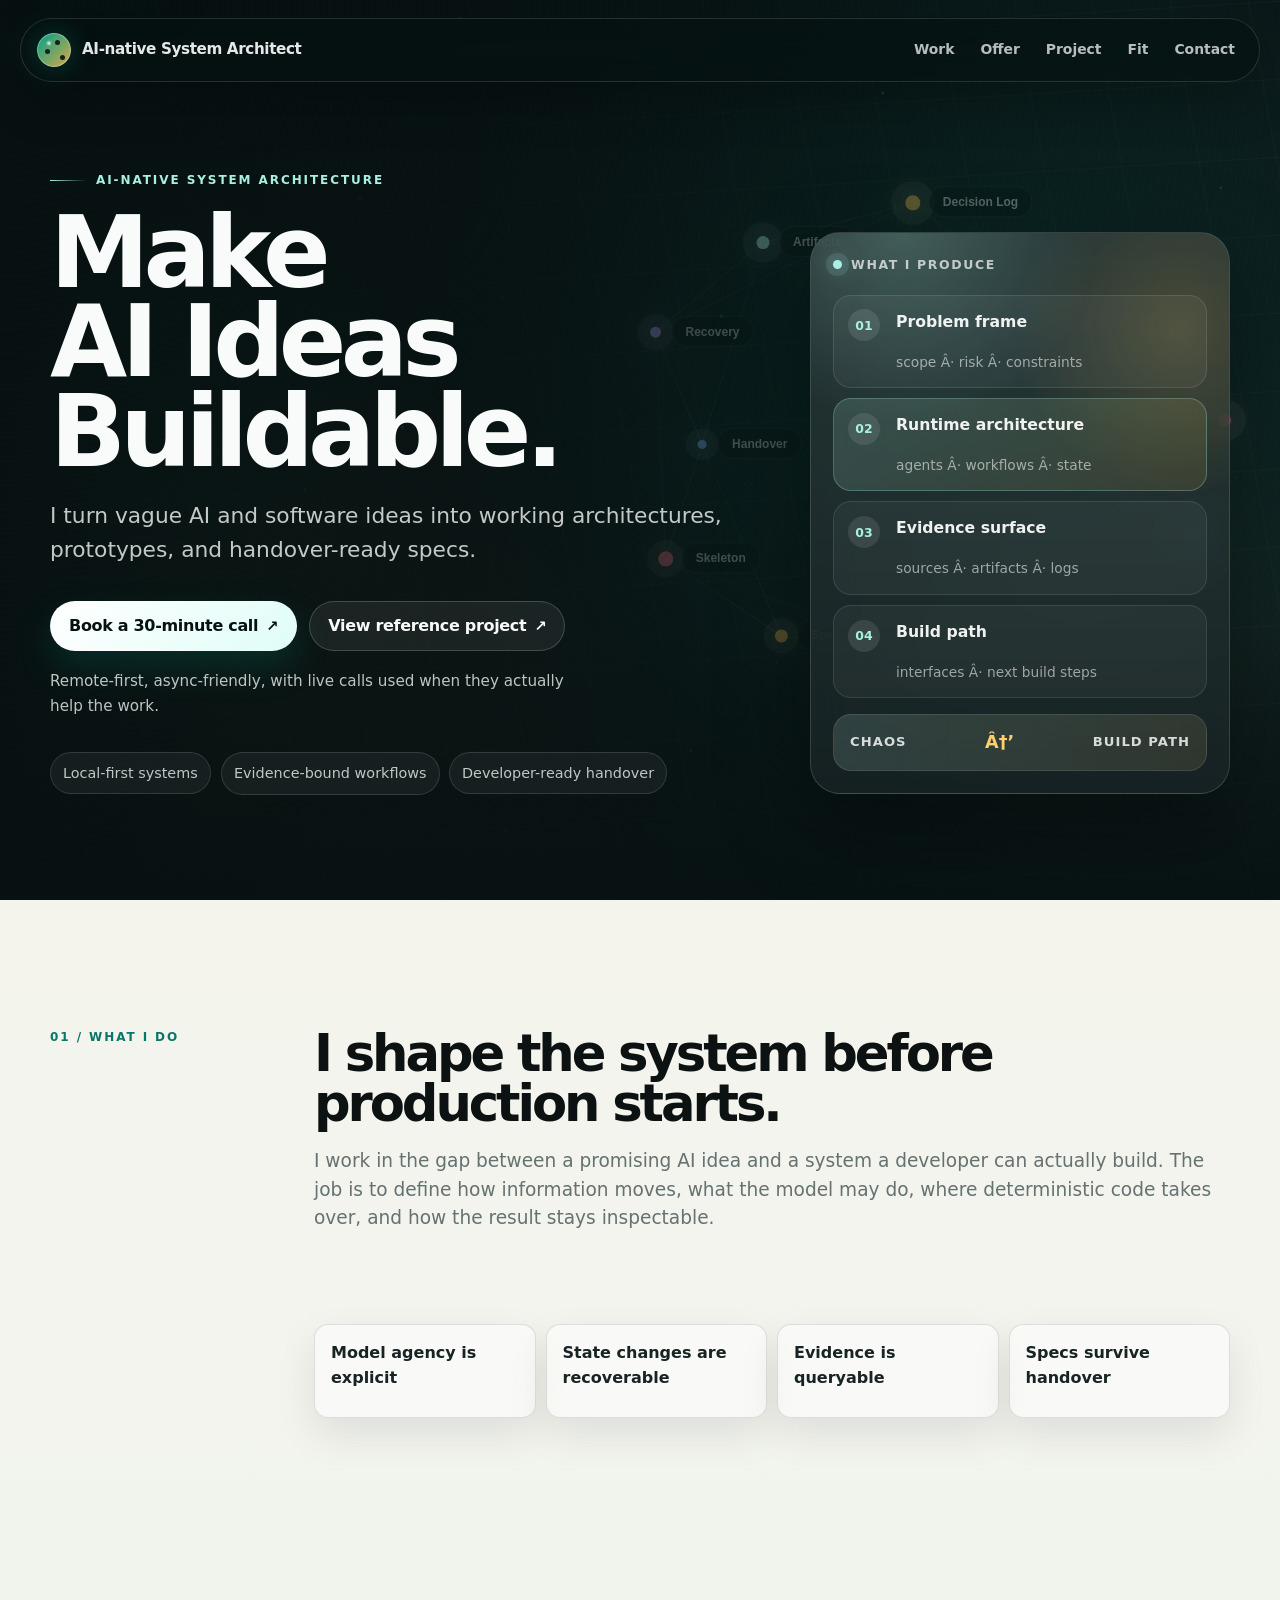
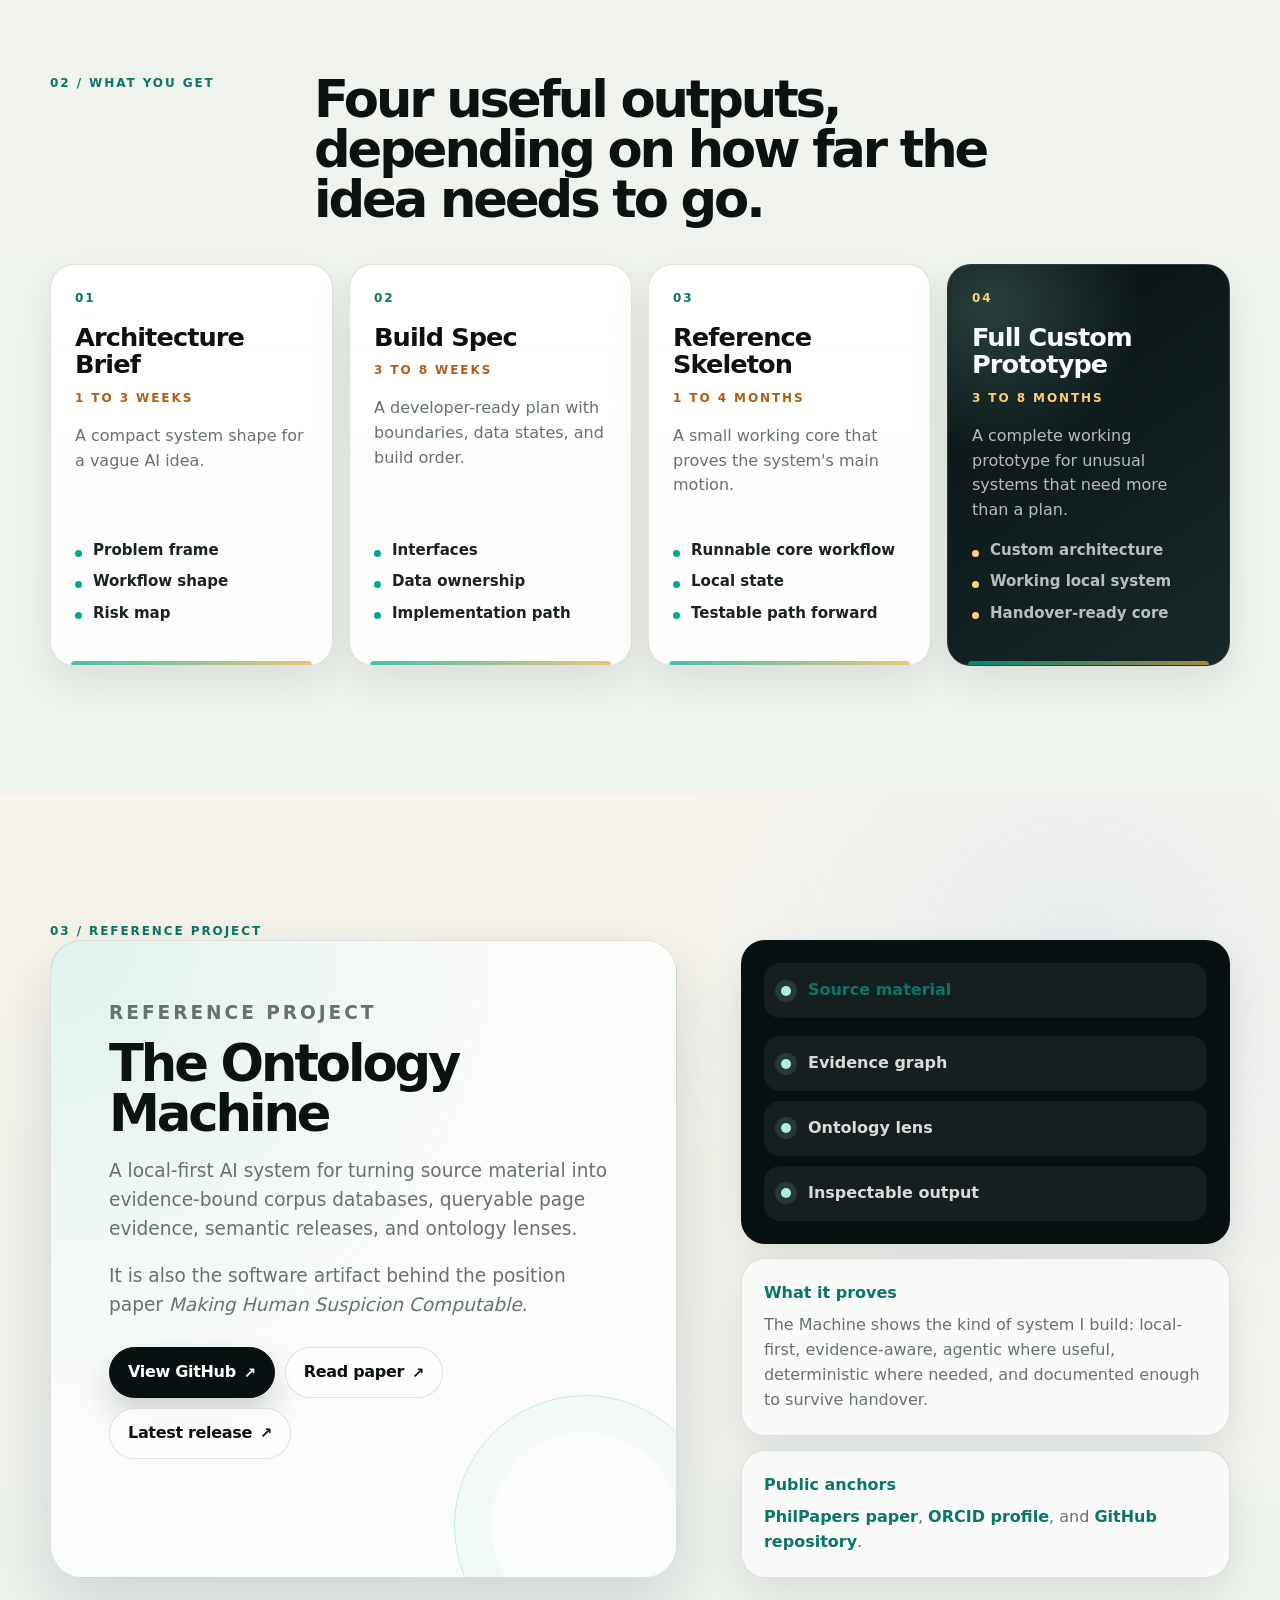
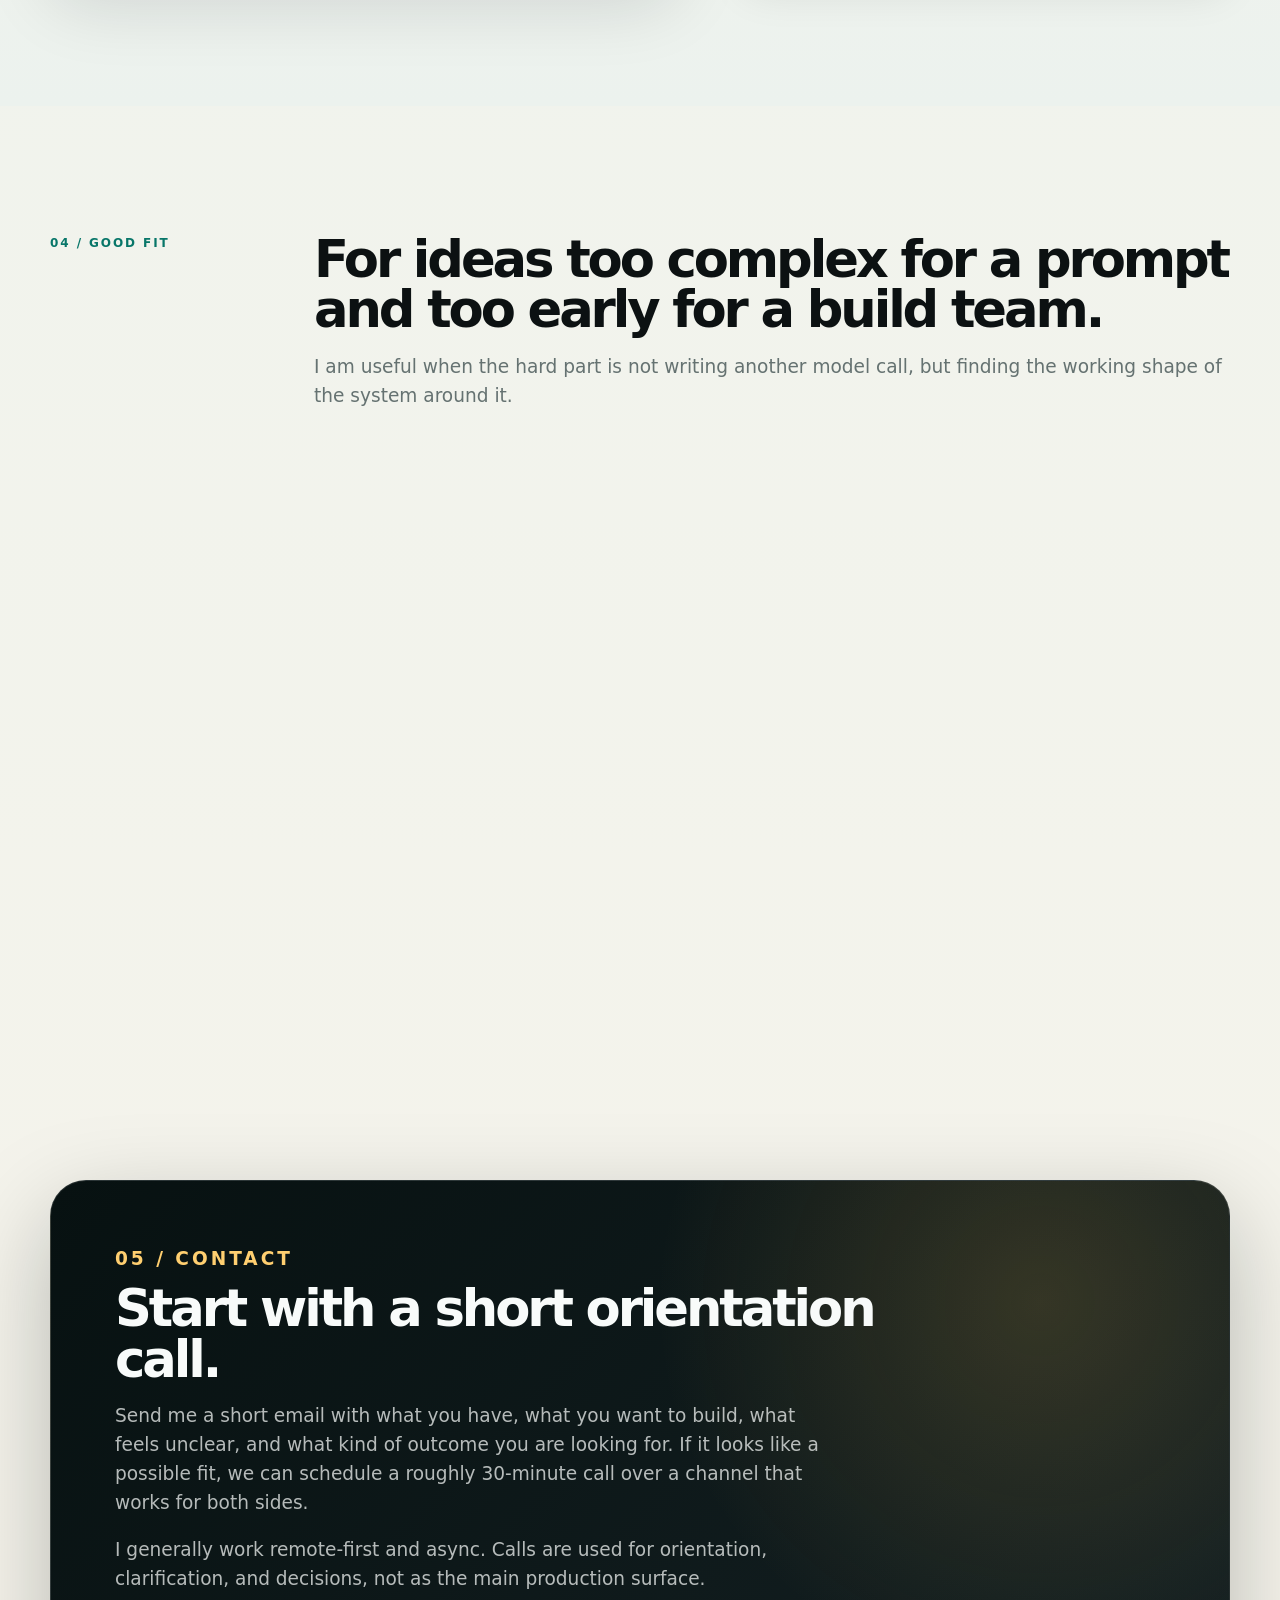
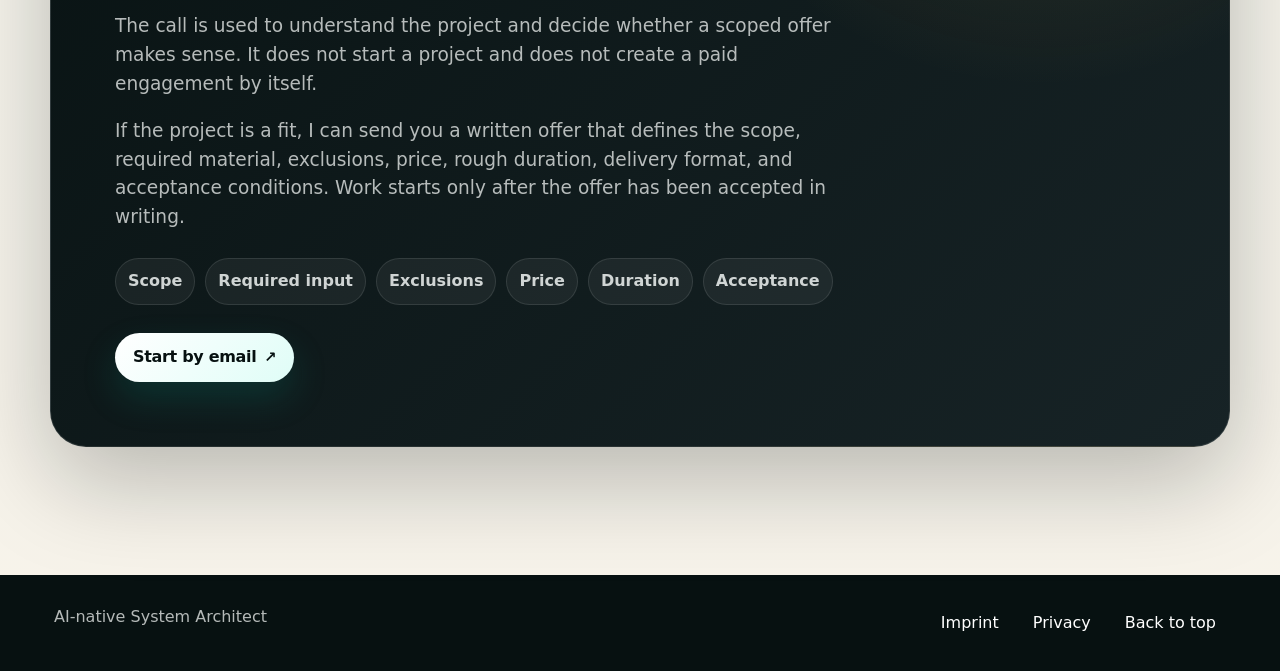
==== index.html @ 8554a726 "Publish static system architect site" ====
﻿<!doctype html>
<html lang="en">
<head>
  <meta charset="utf-8">
  <meta name="viewport" content="width=device-width, initial-scale=1">
  <title>AI-native System Architect</title>
  <meta name="description" content="I turn vague AI and software ideas into buildable working systems.">
  <meta name="theme-color" content="#071111">
  <link rel="stylesheet" href="./styles.css">
  <link rel="alternate" type="text/html" href="./agent.html" title="Agent Access Profile">
  <link rel="alternate" type="text/markdown" href="./agent.md" title="Agent Access Markdown">
  <link rel="alternate" type="application/json" href="./service-profile.json" title="Service Profile JSON">
</head>
<body>
  <a class="skip-link" href="#work">Skip to content</a>

  <header class="site-header" data-header>
    <a class="brand" href="#top" aria-label="AI-native System Architect home">
      <span class="brand-mark" aria-hidden="true">
        <span></span><span></span><span></span>
      </span>
      <span class="brand-text">AI-native System Architect</span>
    </a>

    <nav class="site-nav" aria-label="Primary navigation">
      <a href="#work">Work</a>
      <a href="#deliverables">Offer</a>
      <a href="#project">Project</a>
      <a href="#fit">Fit</a>
      <a href="#contact">Contact</a>
    </nav>
  </header>

  <main id="top">
    <section class="hero" aria-labelledby="hero-title">
      <canvas id="architecture-canvas" aria-hidden="true"></canvas>
      <div class="hero-noise" aria-hidden="true"></div>
      <div class="hero-orb hero-orb-one" aria-hidden="true"></div>
      <div class="hero-orb hero-orb-two" aria-hidden="true"></div>

      <div class="hero-inner">
        <div class="hero-content" data-reveal>
          <p class="eyebrow">AI-native system architecture</p>
          <h1 id="hero-title">Make AI Ideas Buildable.</h1>
          <p class="hero-copy">
            I turn vague AI and software ideas into working architectures,
            prototypes, and handover-ready specs.
          </p>
          <div class="hero-actions" aria-label="Primary calls to action">
            <a class="button button-primary" href="#contact">Book a 30-minute call</a>
            <a class="button button-ghost" href="#project">View reference project</a>
          </div>
          <p class="hero-note">
            Remote-first, async-friendly, with live calls used when they
            actually help the work.
          </p>
          <div class="hero-facts" aria-label="Working principles">
            <span>Local-first systems</span>
            <span>Evidence-bound workflows</span>
            <span>Developer-ready handover</span>
          </div>
        </div>

        <aside class="hero-system-card" aria-label="Architecture package summary" data-reveal>
          <div class="card-topline">
            <span class="live-dot" aria-hidden="true"></span>
            <span>What I Produce</span>
          </div>
          <div class="system-stack" aria-hidden="true">
            <div class="stack-row">
              <span>01</span>
              <strong>Problem frame</strong>
              <em>scope Â· risk Â· constraints</em>
            </div>
            <div class="stack-row active">
              <span>02</span>
              <strong>Runtime architecture</strong>
              <em>agents Â· workflows Â· state</em>
            </div>
            <div class="stack-row">
              <span>03</span>
              <strong>Evidence surface</strong>
              <em>sources Â· artifacts Â· logs</em>
            </div>
            <div class="stack-row">
              <span>04</span>
              <strong>Build path</strong>
              <em>interfaces Â· next build steps</em>
            </div>
          </div>
          <div class="mini-metrics">
            <span>Chaos</span>
            <span aria-hidden="true">â†’</span>
            <span>Build Path</span>
          </div>
        </aside>
      </div>
    </section>

    <section id="work" class="section section-intro">
      <div class="section-label" data-reveal>01 / What I do</div>
      <div class="section-copy wide-copy" data-reveal>
        <h2>I shape the system before production starts.</h2>
        <p>
          I work in the gap between a promising AI idea and a system a developer
          can actually build. The job is to define how information moves, what
          the model may do, where deterministic code takes over, and how the
          result stays inspectable.
        </p>
      </div>
      <div class="principle-strip" aria-label="Core architecture principles" data-reveal>
        <span>Model agency is explicit</span>
        <span>State changes are recoverable</span>
        <span>Evidence is queryable</span>
        <span>Specs survive handover</span>
      </div>
    </section>

    <section id="deliverables" class="section">
      <div class="section-kicker" data-reveal>
        <div class="section-label">02 / What you get</div>
        <div class="section-copy">
          <h2>Four useful outputs, depending on how far the idea needs to go.</h2>
        </div>
      </div>

      <div class="deliverable-grid">
        <article class="deliverable-card" data-reveal>
          <div class="card-index">01</div>
          <h3>Architecture Brief</h3>
          <p class="duration">1 to 3 weeks</p>
          <p>A compact system shape for a vague AI idea.</p>
          <ul>
            <li>Problem frame</li>
            <li>Workflow shape</li>
            <li>Risk map</li>
          </ul>
        </article>
        <article class="deliverable-card" data-reveal>
          <div class="card-index">02</div>
          <h3>Build Spec</h3>
          <p class="duration">3 to 8 weeks</p>
          <p>A developer-ready plan with boundaries, data states, and build order.</p>
          <ul>
            <li>Interfaces</li>
            <li>Data ownership</li>
            <li>Implementation path</li>
          </ul>
        </article>
        <article class="deliverable-card" data-reveal>
          <div class="card-index">03</div>
          <h3>Reference Skeleton</h3>
          <p class="duration">1 to 4 months</p>
          <p>A small working core that proves the system's main motion.</p>
          <ul>
            <li>Runnable core workflow</li>
            <li>Local state</li>
            <li>Testable path forward</li>
          </ul>
        </article>
        <article class="deliverable-card accent-card" data-reveal>
          <div class="card-index">04</div>
          <h3>Full Custom Prototype</h3>
          <p class="duration">3 to 8 months</p>
          <p>A complete working prototype for unusual systems that need more than a plan.</p>
          <ul>
            <li>Custom architecture</li>
            <li>Working local system</li>
            <li>Handover-ready core</li>
          </ul>
        </article>
      </div>
    </section>

    <section id="project" class="section section-project">
      <div class="section-label" data-reveal>03 / Reference project</div>
      <div class="project-layout">
        <div class="project-copy" data-reveal>
          <p class="eyebrow">Reference project</p>
          <h2>The Ontology Machine</h2>
          <p>
            A local-first AI system for turning source material into evidence-bound
            corpus databases, queryable page evidence, semantic releases, and
            ontology lenses.
          </p>
          <p>
            It is also the software artifact behind the position paper
            <em>Making Human Suspicion Computable</em>.
          </p>
          <div class="project-actions" aria-label="Ontology Machine project links">
            <a class="button button-dark" href="https://github.com/Sojemand/The-Ontology-Machine">View GitHub</a>
            <a class="button button-light" href="https://philpapers.org/rec/WEIWMK">Read paper</a>
            <a class="button button-light" href="https://github.com/Sojemand/The-Ontology-Machine/releases/latest">Latest release</a>
          </div>
        </div>
        <div class="project-notes" aria-label="Project anchors" data-reveal>
          <div class="project-note project-note-visual">
            <span>Source material</span>
            <span>Evidence graph</span>
            <span>Ontology lens</span>
            <span>Inspectable output</span>
          </div>
          <div class="project-note">
            <span>What it proves</span>
            <p>
              The Machine shows the kind of system I build: local-first,
              evidence-aware, agentic where useful, deterministic where needed,
              and documented enough to survive handover.
            </p>
          </div>
          <div class="project-note">
            <span>Public anchors</span>
            <p>
              <a href="https://philpapers.org/rec/WEIWMK">PhilPapers paper</a>,
              <a href="https://orcid.org/0009-0002-1789-965X">ORCID profile</a>,
              and <a href="https://github.com/Sojemand/The-Ontology-Machine">GitHub repository</a>.
            </p>
          </div>
        </div>
      </div>
    </section>

    <section id="fit" class="section section-fit">
      <div class="section-label" data-reveal>04 / Good fit</div>
      <div class="section-copy wide-copy" data-reveal>
        <h2>For ideas too complex for a prompt and too early for a build team.</h2>
        <p>
          I am useful when the hard part is not writing another model call, but
          finding the working shape of the system around it.
        </p>
      </div>
      <div class="fit-grid" data-reveal>
        <div class="fit-item">AI-native workflows with unclear architecture boundaries</div>
        <div class="fit-item">Research ideas that need a developer-ready system shape</div>
        <div class="fit-item">Prototype chaos that needs handover-ready structure</div>
        <div class="fit-item">Local-first tools where evidence, state, and recovery matter</div>
      </div>
      <p class="fit-summary" data-reveal>
        Not a fit: generic chatbot builds, polished SaaS delivery, or AI added
        where deterministic software is the better answer.
      </p>
    </section>

    <section id="contact" class="section section-contact">
      <div class="contact-block" data-reveal>
        <p class="eyebrow">05 / Contact</p>
        <h2>Start with a short orientation call.</h2>
        <p>
          Send me a short email with what you have, what you want to build,
          what feels unclear, and what kind of outcome you are looking for. If
          it looks like a possible fit, we can schedule a roughly 30-minute call
          over a channel that works for both sides.
        </p>
        <p>
          I generally work remote-first and async. Calls are used for
          orientation, clarification, and decisions, not as the main production
          surface.
        </p>
        <p>
          The call is used to understand the project and decide whether a scoped
          offer makes sense. It does not start a project and does not create a
          paid engagement by itself.
        </p>
        <p>
          If the project is a fit, I can send you a written offer that defines
          the scope, required material, exclusions, price, rough duration,
          delivery format, and acceptance conditions. Work starts only after the
          offer has been accepted in writing.
        </p>
        <div class="offer-strip" aria-label="Offer contents">
          <span>Scope</span>
          <span>Required input</span>
          <span>Exclusions</span>
          <span>Price</span>
          <span>Duration</span>
          <span>Acceptance</span>
        </div>
        <a class="button button-primary contact-cta" href="mailto:info@normanweiss.com?subject=30-minute%20architecture%20call">
          Start by email
        </a>
      </div>
    </section>
  </main>

  <footer class="site-footer">
    <span>AI-native System Architect</span>
    <nav class="footer-links" aria-label="Footer links">
      <a href="./impressum.html">Imprint</a>
      <a href="./datenschutz.html">Privacy</a>
      <a href="#top">Back to top</a>
    </nav>
  </footer>

  <script src="./script.js"></script>
</body>
</html>
---- styles.css ----
:root {
  color-scheme: dark light;
  --ink: #0c1112;
  --ink-soft: #182324;
  --muted: #657271;
  --paper: #f3f1e9;
  --paper-2: #e8eee9;
  --panel: rgba(255, 255, 255, 0.78);
  --panel-solid: #fffdf8;
  --line: rgba(20, 34, 35, 0.13);
  --line-strong: rgba(20, 34, 35, 0.22);
  --dark: #071111;
  --dark-2: #10191b;
  --teal: #00a88f;
  --teal-dark: #087669;
  --mint: #a9efe2;
  --gold: #dfb04d;
  --amber: #ffcf70;
  --rose: #e66d7d;
  --blue: #83b9ff;
  --violet: #b49cff;
  --shadow: 0 24px 70px rgba(13, 24, 25, 0.14);
  --shadow-soft: 0 16px 40px rgba(13, 24, 25, 0.09);
  --radius: 24px;
  --radius-sm: 14px;
  --max: 1180px;
}

* {
  box-sizing: border-box;
}

html {
  scroll-behavior: smooth;
  background: var(--paper);
}

body {
  margin: 0;
  min-width: 320px;
  background:
    radial-gradient(circle at 8% 2%, rgba(0, 168, 143, 0.14), transparent 28rem),
    radial-gradient(circle at 92% 8%, rgba(223, 176, 77, 0.15), transparent 26rem),
    linear-gradient(180deg, #f8f5ec 0%, #eef3ee 42%, #f7f3ea 100%);
  color: var(--ink);
  font-family: Inter, ui-sans-serif, system-ui, -apple-system, BlinkMacSystemFont, "Segoe UI", sans-serif;
  line-height: 1.55;
  text-rendering: optimizeLegibility;
  -webkit-font-smoothing: antialiased;
}

body::before {
  content: "";
  position: fixed;
  inset: 0;
  z-index: -1;
  pointer-events: none;
  opacity: 0.58;
  background-image:
    linear-gradient(rgba(20, 34, 35, 0.045) 1px, transparent 1px),
    linear-gradient(90deg, rgba(20, 34, 35, 0.04) 1px, transparent 1px);
  background-size: 74px 74px;
  mask-image: linear-gradient(to bottom, transparent, #000 12%, #000 76%, transparent);
}

a {
  color: inherit;
  text-decoration: none;
}

button,
a {
  -webkit-tap-highlight-color: transparent;
}

.skip-link {
  position: fixed;
  left: 18px;
  top: 12px;
  z-index: 100;
  transform: translateY(-140%);
  padding: 10px 14px;
  border-radius: 999px;
  background: #fff;
  color: var(--ink);
  font-weight: 800;
  box-shadow: var(--shadow-soft);
}

.skip-link:focus {
  transform: translateY(0);
}

.site-header {
  position: fixed;
  top: 18px;
  left: 50%;
  z-index: 30;
  display: flex;
  width: min(calc(100% - 32px), 1240px);
  transform: translateX(-50%);
  align-items: center;
  justify-content: space-between;
  gap: 20px;
  padding: 11px 12px 11px 16px;
  color: rgba(255, 255, 255, 0.9);
  background: rgba(7, 17, 17, 0.62);
  border: 1px solid rgba(255, 255, 255, 0.13);
  border-radius: 999px;
  box-shadow: 0 18px 50px rgba(0, 0, 0, 0.24);
  backdrop-filter: blur(24px) saturate(1.3);
  transition: background 180ms ease, border-color 180ms ease, transform 180ms ease, top 180ms ease;
}

.site-header.is-scrolled {
  top: 10px;
  background: rgba(7, 17, 17, 0.82);
  border-color: rgba(255, 255, 255, 0.17);
}

.brand {
  display: inline-flex;
  min-width: 0;
  align-items: center;
  gap: 11px;
  font-size: 0.95rem;
  font-weight: 850;
  letter-spacing: -0.025em;
  white-space: nowrap;
}

.brand-mark {
  position: relative;
  display: grid;
  width: 34px;
  height: 34px;
  flex: 0 0 auto;
  place-items: center;
  border-radius: 50%;
  background:
    radial-gradient(circle at 35% 30%, rgba(255, 255, 255, 0.88), transparent 0.19rem),
    linear-gradient(135deg, rgba(0, 168, 143, 0.96), rgba(223, 176, 77, 0.96));
  box-shadow: inset 0 0 0 1px rgba(255, 255, 255, 0.32), 0 0 28px rgba(0, 168, 143, 0.3);
}

.brand-mark span {
  position: absolute;
  width: 5px;
  height: 5px;
  border-radius: 999px;
  background: #071111;
  opacity: 0.88;
}

.brand-mark span:nth-child(1) { transform: translate(-7px, 2px); }
.brand-mark span:nth-child(2) { transform: translate(3px, -7px); }
.brand-mark span:nth-child(3) { transform: translate(8px, 8px); }

.site-nav {
  display: flex;
  align-items: center;
  gap: 2px;
  color: rgba(255, 255, 255, 0.72);
  font-size: 0.87rem;
  font-weight: 740;
}

.site-nav a {
  border-radius: 999px;
  padding: 9px 12px;
  transition: color 160ms ease, background 160ms ease, transform 160ms ease;
}

.site-nav a:hover,
.site-nav a:focus-visible,
.site-footer a:hover,
.site-footer a:focus-visible {
  color: #ffffff;
  background: rgba(255, 255, 255, 0.09);
  outline: none;
}

.hero {
  position: relative;
  display: grid;
  min-height: 100svh;
  overflow: hidden;
  align-items: center;
  color: #f8fbfa;
  background: #071111;
  isolation: isolate;
}

#architecture-canvas,
.hero-noise,
.hero-orb {
  position: absolute;
  inset: 0;
}

#architecture-canvas {
  z-index: -4;
  width: 100%;
  height: 100%;
}

.hero::before {
  content: "";
  position: absolute;
  inset: 0;
  z-index: -2;
  background:
    linear-gradient(90deg, rgba(7, 17, 17, 0.98) 0%, rgba(7, 17, 17, 0.76) 43%, rgba(7, 17, 17, 0.38) 100%),
    radial-gradient(circle at 76% 46%, rgba(0, 168, 143, 0.18), transparent 34rem),
    radial-gradient(circle at 18% 82%, rgba(223, 176, 77, 0.14), transparent 28rem);
}

.hero::after {
  content: "";
  position: absolute;
  inset: auto 0 0;
  z-index: -1;
  height: 30vh;
  background: linear-gradient(to bottom, transparent, rgba(7, 17, 17, 0.82));
}

.hero-noise {
  z-index: -1;
  opacity: 0.17;
  background-image:
    repeating-radial-gradient(circle at 0 0, rgba(255,255,255,0.22) 0 1px, transparent 1px 6px);
  mix-blend-mode: overlay;
}

.hero-orb {
  z-index: -3;
  width: 42rem;
  height: 42rem;
  border-radius: 999px;
  filter: blur(18px);
  opacity: 0.42;
}

.hero-orb-one {
  left: -12rem;
  top: 10rem;
  background: radial-gradient(circle, rgba(0, 168, 143, 0.32), transparent 66%);
}

.hero-orb-two {
  left: auto;
  right: -8rem;
  top: 18rem;
  background: radial-gradient(circle, rgba(223, 176, 77, 0.24), transparent 62%);
}

.hero-inner {
  display: grid;
  width: min(var(--max), calc(100% - 40px));
  margin: 0 auto;
  grid-template-columns: minmax(0, 1fr) minmax(300px, 420px);
  gap: clamp(32px, 6vw, 82px);
  align-items: end;
  padding: 132px 0 74px;
}

.hero-content {
  max-width: 850px;
}

.eyebrow,
.section-label,
.card-index,
.duration {
  margin: 0;
  color: var(--teal-dark);
  font-size: 0.75rem;
  font-weight: 900;
  letter-spacing: 0.16em;
  text-transform: uppercase;
}

.hero .eyebrow {
  display: inline-flex;
  align-items: center;
  gap: 10px;
  color: var(--mint);
}

.hero .eyebrow::before {
  content: "";
  width: 36px;
  height: 1px;
  background: linear-gradient(90deg, var(--mint), transparent);
}

h1,
h2,
h3,
p {
  overflow-wrap: anywhere;
}

h1 {
  max-width: 930px;
  margin: 18px 0 22px;
  font-size: clamp(3.35rem, 7.8vw, 7.6rem);
  font-weight: 880;
  letter-spacing: -0.058em;
  line-height: 0.9;
  text-wrap: balance;
}

h2 {
  margin: 0;
  font-size: clamp(2rem, 4vw, 4.35rem);
  font-weight: 850;
  letter-spacing: -0.06em;
  line-height: 0.98;
}

h3 {
  margin: 16px 0 10px;
  font-size: clamp(1.22rem, 2vw, 1.62rem);
  font-weight: 840;
  letter-spacing: -0.035em;
  line-height: 1.08;
}

.hero-copy {
  max-width: 720px;
  margin: 0;
  color: rgba(248, 251, 250, 0.78);
  font-size: clamp(1.08rem, 1.8vw, 1.36rem);
}

.hero-actions {
  display: flex;
  flex-wrap: wrap;
  gap: 12px;
  margin-top: 34px;
}

.button {
  display: inline-flex;
  min-height: 48px;
  align-items: center;
  justify-content: center;
  gap: 8px;
  padding: 12px 18px;
  border: 1px solid rgba(255, 255, 255, 0.18);
  border-radius: 999px;
  cursor: pointer;
  font: inherit;
  font-weight: 850;
  letter-spacing: -0.02em;
  transition: transform 170ms ease, box-shadow 170ms ease, background 170ms ease, border-color 170ms ease;
}

.button::after {
  content: "↗";
  font-size: 0.92em;
  line-height: 1;
}

.button-primary {
  background: linear-gradient(135deg, #ffffff 0%, #dffdf7 100%);
  color: #071111;
  box-shadow: 0 16px 36px rgba(0, 168, 143, 0.18);
}

.button-ghost {
  color: #f8fbfa;
  background: rgba(255, 255, 255, 0.065);
}

.button-dark {
  color: #ffffff;
  background: #071111;
  border-color: #071111;
  box-shadow: 0 16px 32px rgba(7, 17, 17, 0.18);
}

.button-light {
  color: #071111;
  background: rgba(255, 255, 255, 0.72);
  border-color: rgba(20, 34, 35, 0.14);
}

.button:hover,
.button:focus-visible {
  transform: translateY(-2px);
  outline: none;
  box-shadow: 0 18px 40px rgba(7, 17, 17, 0.18);
}

.hero-facts {
  display: flex;
  flex-wrap: wrap;
  gap: 10px;
  margin-top: 34px;
  color: rgba(248, 251, 250, 0.76);
  font-size: 0.9rem;
}

.hero-note {
  max-width: 34rem;
  margin: 18px 0 0;
  color: rgba(248, 251, 250, 0.76);
  font-size: 0.95rem;
  line-height: 1.6;
}

.hero-facts span {
  padding: 9px 12px;
  border: 1px solid rgba(255, 255, 255, 0.13);
  border-radius: 999px;
  background: rgba(255, 255, 255, 0.055);
  backdrop-filter: blur(16px);
}

.hero-system-card {
  position: relative;
  overflow: hidden;
  border: 1px solid rgba(255, 255, 255, 0.14);
  border-radius: 30px;
  padding: 22px;
  background:
    linear-gradient(180deg, rgba(255,255,255,0.13), rgba(255,255,255,0.055)),
    rgba(8, 20, 21, 0.72);
  box-shadow: 0 30px 90px rgba(0, 0, 0, 0.38);
  backdrop-filter: blur(24px) saturate(1.2);
}

.hero-system-card::before {
  content: "";
  position: absolute;
  inset: -1px;
  z-index: -1;
  border-radius: inherit;
  background: radial-gradient(circle at 22% 0%, rgba(169, 239, 226, 0.22), transparent 30%), radial-gradient(circle at 88% 18%, rgba(223, 176, 77, 0.2), transparent 28%);
}

.card-topline {
  display: flex;
  align-items: center;
  gap: 9px;
  color: rgba(255,255,255,0.7);
  font-size: 0.78rem;
  font-weight: 850;
  letter-spacing: 0.13em;
  text-transform: uppercase;
}

.live-dot {
  width: 9px;
  height: 9px;
  border-radius: 999px;
  background: var(--mint);
  box-shadow: 0 0 0 7px rgba(169, 239, 226, 0.12), 0 0 22px rgba(169, 239, 226, 0.7);
}

.system-stack {
  display: grid;
  gap: 10px;
  margin-top: 20px;
}

.stack-row {
  display: grid;
  grid-template-columns: 36px 1fr;
  gap: 10px 12px;
  padding: 14px;
  border: 1px solid rgba(255, 255, 255, 0.1);
  border-radius: 18px;
  background: rgba(255, 255, 255, 0.045);
}

.stack-row span {
  display: grid;
  width: 32px;
  height: 32px;
  place-items: center;
  border-radius: 50%;
  background: rgba(255, 255, 255, 0.1);
  color: var(--mint);
  font-size: 0.78rem;
  font-weight: 900;
}

.stack-row strong {
  color: rgba(255,255,255,0.93);
  font-size: 0.98rem;
}

.stack-row em {
  grid-column: 2;
  color: rgba(255,255,255,0.56);
  font-size: 0.86rem;
  font-style: normal;
}

.stack-row.active {
  background: linear-gradient(135deg, rgba(169, 239, 226, 0.16), rgba(223, 176, 77, 0.12));
  border-color: rgba(169, 239, 226, 0.26);
}

.mini-metrics {
  display: flex;
  align-items: center;
  justify-content: space-between;
  gap: 12px;
  margin-top: 16px;
  padding: 14px 16px;
  border: 1px solid rgba(255, 255, 255, 0.1);
  border-radius: 18px;
  background:
    linear-gradient(90deg, rgba(169, 239, 226, 0.11), rgba(223, 176, 77, 0.08)),
    rgba(255, 255, 255, 0.045);
}

.mini-metrics span {
  color: rgba(255,255,255,0.82);
  font-size: 0.82rem;
  font-weight: 850;
  letter-spacing: 0.08em;
  text-transform: uppercase;
  white-space: nowrap;
}

.mini-metrics span:nth-child(2) {
  color: var(--amber);
  font-size: 1.1rem;
  letter-spacing: 0;
}

.section {
  width: min(var(--max), calc(100% - 40px));
  margin: 0 auto;
  padding: clamp(76px, 10vw, 136px) 0;
}

.section-kicker,
.section-intro,
.section-fit {
  display: grid;
  grid-template-columns: 200px 1fr;
  gap: clamp(28px, 5vw, 76px);
  align-items: start;
}

.section-copy {
  max-width: 790px;
}

.wide-copy {
  max-width: 930px;
}

.section-copy p,
.format-panel p,
.limits-grid p,
.contact-block p,
.project-copy p {
  color: var(--muted);
  font-size: clamp(1rem, 1.45vw, 1.18rem);
}

.principle-strip {
  grid-column: 2;
  display: grid;
  grid-template-columns: repeat(4, minmax(0, 1fr));
  gap: 10px;
  margin-top: 8px;
}

.principle-strip span {
  min-height: 94px;
  padding: 16px;
  border: 1px solid var(--line);
  border-radius: var(--radius-sm);
  background: rgba(255,255,255,0.54);
  box-shadow: var(--shadow-soft);
  color: var(--ink-soft);
  font-weight: 820;
}

.deliverable-grid {
  display: grid;
  grid-template-columns: repeat(4, minmax(0, 1fr));
  gap: 16px;
  margin-top: 40px;
}

.deliverable-card {
  position: relative;
  display: flex;
  min-height: 360px;
  overflow: hidden;
  flex-direction: column;
  padding: 24px;
  border: 1px solid var(--line);
  border-radius: var(--radius);
  background:
    linear-gradient(180deg, rgba(255,255,255,0.88), rgba(255,255,255,0.58)),
    var(--panel-solid);
  box-shadow: var(--shadow-soft);
  transition: transform 200ms ease, box-shadow 200ms ease, border-color 200ms ease;
}

.deliverable-card::before {
  content: "";
  position: absolute;
  inset: auto 20px 0;
  height: 4px;
  border-radius: 999px 999px 0 0;
  background: linear-gradient(90deg, var(--teal), var(--gold));
  opacity: 0.72;
}

.deliverable-card:hover {
  transform: translateY(-6px);
  border-color: rgba(0, 168, 143, 0.32);
  box-shadow: 0 30px 80px rgba(13, 24, 25, 0.15);
}

.deliverable-card p:last-of-type {
  color: var(--muted);
}

.duration {
  color: #b25d18;
}

.deliverable-card ul {
  display: grid;
  gap: 8px;
  margin: auto 0 16px;
  padding: 0;
  list-style: none;
  color: var(--ink-soft);
  font-size: 0.94rem;
  font-weight: 720;
}

.deliverable-card li {
  position: relative;
  padding-left: 18px;
}

.deliverable-card li::before {
  content: "";
  position: absolute;
  left: 0;
  top: 0.72em;
  width: 7px;
  height: 7px;
  border-radius: 999px;
  background: var(--teal);
}

.accent-card {
  color: #f8fbfa;
  background:
    radial-gradient(circle at 15% 10%, rgba(169, 239, 226, 0.2), transparent 35%),
    linear-gradient(145deg, #071111, #18282a);
  border-color: rgba(255, 255, 255, 0.1);
}

.accent-card p:last-of-type,
.accent-card ul {
  color: rgba(248, 251, 250, 0.72);
}

.accent-card .duration,
.accent-card .card-index {
  color: var(--amber);
}

.accent-card li::before {
  background: var(--amber);
}

.section-artifacts,
.section-limits,
.section-project {
  width: 100%;
  max-width: none;
  padding-inline: max(20px, calc((100vw - var(--max)) / 2));
}

.section-artifacts {
  position: relative;
  overflow: hidden;
  background:
    radial-gradient(circle at 80% 20%, rgba(0, 168, 143, 0.14), transparent 28rem),
    linear-gradient(180deg, #e9eee7, #f8f4eb);
}

.section-artifacts::before {
  content: "";
  position: absolute;
  inset: 0;
  pointer-events: none;
  background-image: linear-gradient(120deg, rgba(7,17,17,0.06) 1px, transparent 1px);
  background-size: 36px 36px;
  mask-image: linear-gradient(90deg, transparent, #000 18%, #000 82%, transparent);
}

.artifact-layout,
.format-panel,
.limits-grid,
.handover-layout,
.project-layout,
.screencast-layout {
  position: relative;
  display: grid;
  grid-template-columns: minmax(280px, 0.9fr) minmax(320px, 1.1fr);
  gap: clamp(28px, 5vw, 76px);
  align-items: start;
}

.artifact-board {
  overflow: hidden;
  border: 1px solid var(--line);
  border-radius: 28px;
  background: rgba(255,255,255,0.62);
  box-shadow: var(--shadow);
  backdrop-filter: blur(16px);
}

.artifact-row {
  display: grid;
  grid-template-columns: 190px 1fr;
  gap: 20px;
  padding: 20px 22px;
  border-top: 1px solid rgba(20, 34, 35, 0.11);
}

.artifact-row:first-child {
  border-top: 0;
}

.artifact-row span {
  font-weight: 900;
  letter-spacing: -0.02em;
}

.artifact-row p {
  margin: 0;
  color: var(--muted);
}

.section-handover {
  padding-bottom: clamp(66px, 8vw, 100px);
}

.handover-terminal {
  overflow: hidden;
  border: 1px solid rgba(20, 34, 35, 0.16);
  border-radius: 28px;
  background: #071111;
  box-shadow: var(--shadow);
}

.terminal-bar {
  display: flex;
  align-items: center;
  gap: 8px;
  padding: 14px 16px;
  border-bottom: 1px solid rgba(255,255,255,0.09);
  color: rgba(255,255,255,0.54);
  font-size: 0.8rem;
}

.terminal-bar span {
  width: 10px;
  height: 10px;
  border-radius: 50%;
  background: rgba(255,255,255,0.28);
}

.terminal-bar span:nth-child(1) { background: #e66d7d; }
.terminal-bar span:nth-child(2) { background: #dfb04d; }
.terminal-bar span:nth-child(3) { background: #00a88f; }
.terminal-bar strong { margin-left: 8px; font-weight: 760; }

.handover-grid {
  display: grid;
  grid-template-columns: repeat(2, minmax(0, 1fr));
  gap: 10px;
  padding: 16px;
}

.handover-grid span {
  display: flex;
  min-height: 80px;
  align-items: center;
  padding: 16px;
  border: 1px solid rgba(255, 255, 255, 0.09);
  border-radius: 18px;
  background: rgba(255, 255, 255, 0.055);
  color: rgba(255,255,255,0.84);
  font-weight: 840;
}

.format-panel {
  overflow: hidden;
  padding: clamp(28px, 5vw, 52px);
  border: 1px solid var(--line);
  border-radius: 32px;
  background:
    radial-gradient(circle at 90% 20%, rgba(223, 176, 77, 0.13), transparent 30%),
    rgba(255, 255, 255, 0.72);
  box-shadow: var(--shadow);
  backdrop-filter: blur(16px);
}

.format-list,
.limit-list {
  display: grid;
  gap: 12px;
  margin: 0;
  padding: 0;
  list-style: none;
}

.format-list li,
.limit-list li,
.fit-item {
  position: relative;
  padding-left: 24px;
}

.format-list li::before,
.limit-list li::before,
.fit-item::before {
  content: "";
  position: absolute;
  left: 0;
  top: 0.72em;
  width: 9px;
  height: 9px;
  border-radius: 50%;
  background: var(--gold);
  box-shadow: 0 0 0 6px rgba(223,176,77,0.13);
}

.section-fit {
  align-items: start;
}

.section-fit .fit-grid,
.section-fit .fit-summary {
  grid-column: 2;
}

.fit-grid {
  display: grid;
  grid-template-columns: repeat(2, minmax(0, 1fr));
  gap: 14px;
  margin-top: 28px;
}

.fit-item {
  min-height: 126px;
  padding: 22px 22px 22px 48px;
  border: 1px solid var(--line);
  border-radius: var(--radius);
  background: rgba(255,255,255,0.62);
  box-shadow: var(--shadow-soft);
  font-weight: 820;
}

.fit-item::before {
  left: 22px;
  top: 30px;
  background: var(--teal);
  box-shadow: 0 0 0 6px rgba(0,168,143,0.12);
}

.fit-summary {
  max-width: 780px;
  margin: 30px 0 0;
  color: var(--muted);
  font-size: 1.12rem;
}

.section-limits {
  color: #f8fbfa;
  background:
    radial-gradient(circle at 10% 10%, rgba(230, 109, 125, 0.18), transparent 26rem),
    linear-gradient(135deg, #071111, #151f21);
}

.section-limits .section-label {
  margin-bottom: 28px;
  color: var(--amber);
}

.section-limits p {
  color: rgba(248, 251, 250, 0.72);
}

.limit-list li {
  padding: 18px 18px 18px 46px;
  border: 1px solid rgba(255,255,255,0.09);
  border-radius: 18px;
  background: rgba(255,255,255,0.052);
  color: rgba(255,255,255,0.82);
  font-weight: 760;
}

.limit-list li::before {
  left: 20px;
  top: 26px;
  background: var(--rose);
  box-shadow: 0 0 0 6px rgba(230,109,125,0.12);
}

.section-project {
  background:
    radial-gradient(circle at 84% 18%, rgba(131, 185, 255, 0.13), transparent 26rem),
    linear-gradient(180deg, #f8f4eb, #ecf2ee);
}

.project-layout {
  grid-template-columns: minmax(320px, 1fr) minmax(300px, 0.78fr);
  align-items: stretch;
}

.project-copy {
  position: relative;
  overflow: hidden;
  padding: clamp(30px, 5vw, 58px);
  border: 1px solid var(--line);
  border-radius: 32px;
  background:
    radial-gradient(circle at 0% 0%, rgba(0, 168, 143, 0.12), transparent 30rem),
    rgba(255,255,255,0.72);
  box-shadow: var(--shadow);
}

.project-copy::after {
  content: "";
  position: absolute;
  right: -40px;
  bottom: -80px;
  width: 260px;
  height: 260px;
  border-radius: 50%;
  border: 1px solid rgba(0, 168, 143, 0.22);
  box-shadow: inset 0 0 0 36px rgba(0, 168, 143, 0.035);
}

.project-copy h2 {
  margin-top: 10px;
}

.project-copy p {
  position: relative;
  z-index: 1;
  max-width: 760px;
}

.project-actions {
  position: relative;
  z-index: 1;
  display: flex;
  flex-wrap: wrap;
  gap: 10px;
  margin-top: 28px;
}

.project-notes {
  display: grid;
  gap: 14px;
}

.project-note {
  overflow: hidden;
  padding: 22px;
  border: 1px solid var(--line);
  border-radius: 24px;
  background: rgba(255,255,255,0.64);
  box-shadow: var(--shadow-soft);
}

.project-note > span:first-child,
.project-note:not(.project-note-visual) span {
  display: block;
  margin-bottom: 8px;
  color: var(--teal-dark);
  font-weight: 900;
}

.project-note p {
  margin: 0;
  color: var(--muted);
}

.project-note a {
  color: #087669;
  font-weight: 850;
}

.project-note a:hover,
.project-note a:focus-visible {
  color: #071111;
  text-decoration: underline;
  outline: none;
}

.project-note-visual {
  display: grid;
  grid-template-columns: 1fr;
  gap: 10px;
  background: #071111;
}

.project-note-visual span {
  position: relative;
  display: block;
  padding: 15px 16px 15px 44px;
  border-radius: 16px;
  background: rgba(255,255,255,0.06);
  color: rgba(255,255,255,0.84);
  font-weight: 830;
}

.project-note-visual span::before {
  content: "";
  position: absolute;
  left: 17px;
  top: 50%;
  width: 10px;
  height: 10px;
  transform: translateY(-50%);
  border-radius: 50%;
  background: var(--mint);
  box-shadow: 0 0 0 6px rgba(169,239,226,0.12);
}

.section-screencast {
  padding-bottom: clamp(58px, 8vw, 94px);
}

.screencast-layout {
  padding: clamp(26px, 5vw, 48px);
  border: 1px solid var(--line);
  border-radius: 32px;
  background: rgba(255,255,255,0.62);
  box-shadow: var(--shadow-soft);
}

.screencast-steps {
  margin: 0;
  padding: 0;
  list-style: none;
  counter-reset: screencast;
}

.screencast-steps li {
  counter-increment: screencast;
  display: grid;
  grid-template-columns: 54px 1fr;
  gap: 14px;
  align-items: center;
  min-height: 74px;
  padding: 12px 0;
  border-top: 1px solid var(--line);
  color: var(--ink);
  font-weight: 850;
}

.screencast-steps li:last-child {
  border-bottom: 1px solid var(--line);
}

.screencast-steps li::before {
  content: counter(screencast, decimal-leading-zero);
  display: grid;
  width: 42px;
  height: 42px;
  place-items: center;
  border-radius: 50%;
  background: rgba(0,168,143,0.1);
  color: var(--teal-dark);
  font-size: 0.78rem;
  font-weight: 900;
  letter-spacing: 0.08em;
}

.section-contact {
  padding-top: clamp(70px, 9vw, 124px);
}

.contact-block {
  position: relative;
  overflow: hidden;
  padding: clamp(32px, 6vw, 64px);
  border: 1px solid rgba(255,255,255,0.12);
  border-radius: 36px;
  background:
    radial-gradient(circle at 84% 14%, rgba(223, 176, 77, 0.18), transparent 24rem),
    linear-gradient(135deg, #071111, #172326);
  box-shadow: 0 34px 96px rgba(7, 17, 17, 0.26);
  color: #f8fbfa;
}

.contact-block h2 {
  max-width: 860px;
  margin-top: 10px;
}

.contact-block p {
  max-width: 720px;
  color: rgba(248,251,250,0.72);
}

.contact-block .eyebrow {
  color: var(--amber);
}

.offer-strip {
  display: flex;
  flex-wrap: wrap;
  gap: 10px;
  margin-top: 26px;
}

.offer-strip span {
  padding: 10px 12px;
  border: 1px solid rgba(255,255,255,0.1);
  border-radius: 999px;
  color: rgba(248,251,250,0.82);
  background: rgba(255,255,255,0.055);
  font-weight: 820;
}

.contact-cta {
  width: fit-content;
  margin-top: 28px;
  border: 0;
}

.site-footer {
  display: flex;
  justify-content: space-between;
  gap: 18px;
  padding: 30px clamp(20px, 5vw, 54px);
  color: rgba(248, 251, 250, 0.72);
  background: #071111;
}

.footer-links {
  display: flex;
  flex-wrap: wrap;
  gap: 14px;
}

.site-footer a {
  border-radius: 999px;
  padding: 6px 10px;
  color: #ffffff;
  text-decoration: none;
  transition: color 160ms ease, background 160ms ease;
}

.legal-page {
  min-height: 100vh;
  background: #eef3f2;
}

.legal-main {
  width: min(980px, calc(100% - 40px));
  margin: 0 auto;
  padding: 150px 0 90px;
}

.legal-card {
  padding: clamp(28px, 5vw, 56px);
  border: 1px solid var(--line);
  border-radius: var(--radius);
  background:
    linear-gradient(180deg, rgba(255,255,255,0.92), rgba(255,255,255,0.72)),
    var(--panel-solid);
  box-shadow: var(--shadow);
}

.legal-card h1 {
  margin: 10px 0 34px;
  color: var(--ink);
  font-size: clamp(3rem, 10vw, 5.4rem);
}

.legal-card h2 {
  margin-top: 32px;
  color: var(--ink);
  font-size: clamp(1.35rem, 3vw, 2rem);
  letter-spacing: -0.035em;
}

.legal-card p {
  max-width: 760px;
  color: var(--muted);
}

.legal-card a {
  color: #1f7168;
  font-weight: 800;
  text-decoration: none;
}

.legal-card a:hover,
.legal-card a:focus-visible {
  color: var(--ink);
  text-decoration: underline;
}

[data-reveal] {
  opacity: 0;
  transform: translateY(22px);
  transition: opacity 620ms ease, transform 620ms ease;
}

[data-reveal].is-visible {
  opacity: 1;
  transform: translateY(0);
}

@media (max-width: 1080px) {
  .site-header {
    align-items: flex-start;
    border-radius: 28px;
    flex-direction: column;
  }

  .site-nav {
    width: 100%;
    flex-wrap: wrap;
  }

  .hero-inner {
    grid-template-columns: 1fr;
    padding-top: 178px;
  }

  .hero-system-card {
    max-width: 560px;
  }

  .section-kicker,
  .section-intro,
  .section-fit,
  .handover-layout,
  .artifact-layout,
  .format-panel,
  .limits-grid,
  .project-layout,
  .screencast-layout {
    grid-template-columns: 1fr;
  }

  .section-fit .fit-grid,
  .section-fit .fit-summary,
  .principle-strip {
    grid-column: 1;
  }

  .deliverable-grid,
  .principle-strip {
    grid-template-columns: repeat(2, minmax(0, 1fr));
  }
}

@media (max-width: 720px) {
  body::before {
    background-size: 44px 44px;
  }

  .site-header {
    top: 10px;
    width: min(calc(100% - 20px), 1240px);
    padding: 12px;
  }

  .brand-text {
    max-width: 230px;
    overflow: hidden;
    text-overflow: ellipsis;
  }

  .site-nav {
    gap: 2px;
    font-size: 0.82rem;
  }

  .site-nav a {
    padding: 8px 9px;
  }

  .hero-inner {
    width: min(100% - 28px, var(--max));
    padding-top: 192px;
    padding-bottom: 52px;
  }

  h1 {
    font-size: clamp(3.15rem, 16vw, 5rem);
    letter-spacing: -0.058em;
  }

  h2 {
    font-size: clamp(2.15rem, 10vw, 3.2rem);
  }

  .hero-actions,
  .project-actions {
    align-items: stretch;
    flex-direction: column;
  }

  .button {
    width: 100%;
  }

  .section {
    width: min(100% - 28px, var(--max));
    padding: clamp(62px, 14vw, 86px) 0;
  }

  .section-artifacts,
  .section-limits,
  .section-project {
    width: 100%;
    padding-inline: 14px;
  }

  .deliverable-grid,
  .fit-grid,
  .handover-grid,
  .principle-strip {
    grid-template-columns: 1fr;
  }

  .deliverable-card {
    min-height: 310px;
  }

  .artifact-row {
    grid-template-columns: 1fr;
    gap: 6px;
    padding: 18px;
  }

  .project-copy,
  .format-panel,
  .screencast-layout,
  .contact-block {
    border-radius: 26px;
  }

  .site-footer {
    flex-direction: column;
  }
}

@media (prefers-reduced-motion: reduce) {
  html {
    scroll-behavior: auto;
  }

  *,
  *::before,
  *::after {
    animation-duration: 0.001ms !important;
    animation-iteration-count: 1 !important;
    scroll-behavior: auto !important;
    transition-duration: 0.001ms !important;
  }

  .button:hover,
  .button:focus-visible,
  .deliverable-card:hover {
    transform: none;
  }

  [data-reveal] {
    opacity: 1;
    transform: none;
  }
}

h1,
h2,
h3 {
  overflow-wrap: normal;
  word-break: normal;
  hyphens: manual;
}

p {
  overflow-wrap: normal;
}

@media (max-width: 720px) {
  h1 {
    font-size: clamp(2.85rem, 14vw, 4.35rem);
    line-height: 0.93;
  }
}
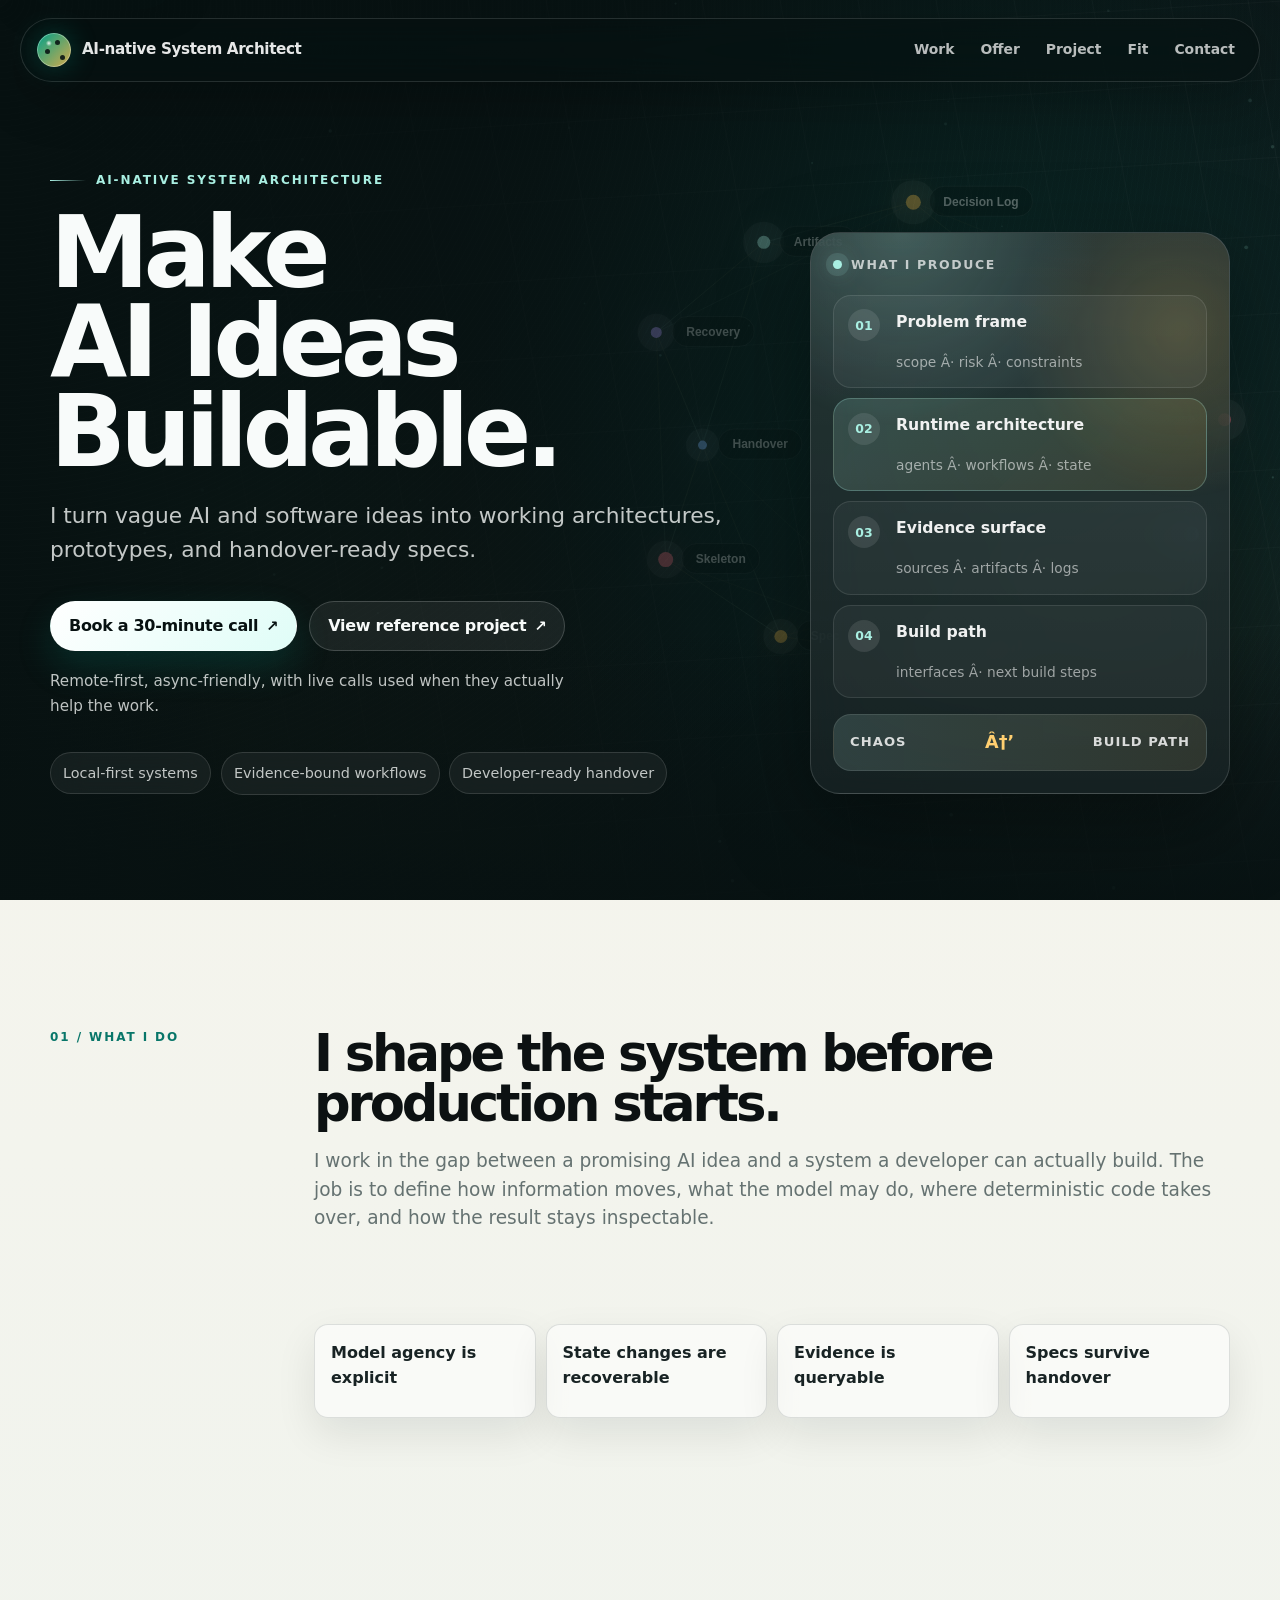
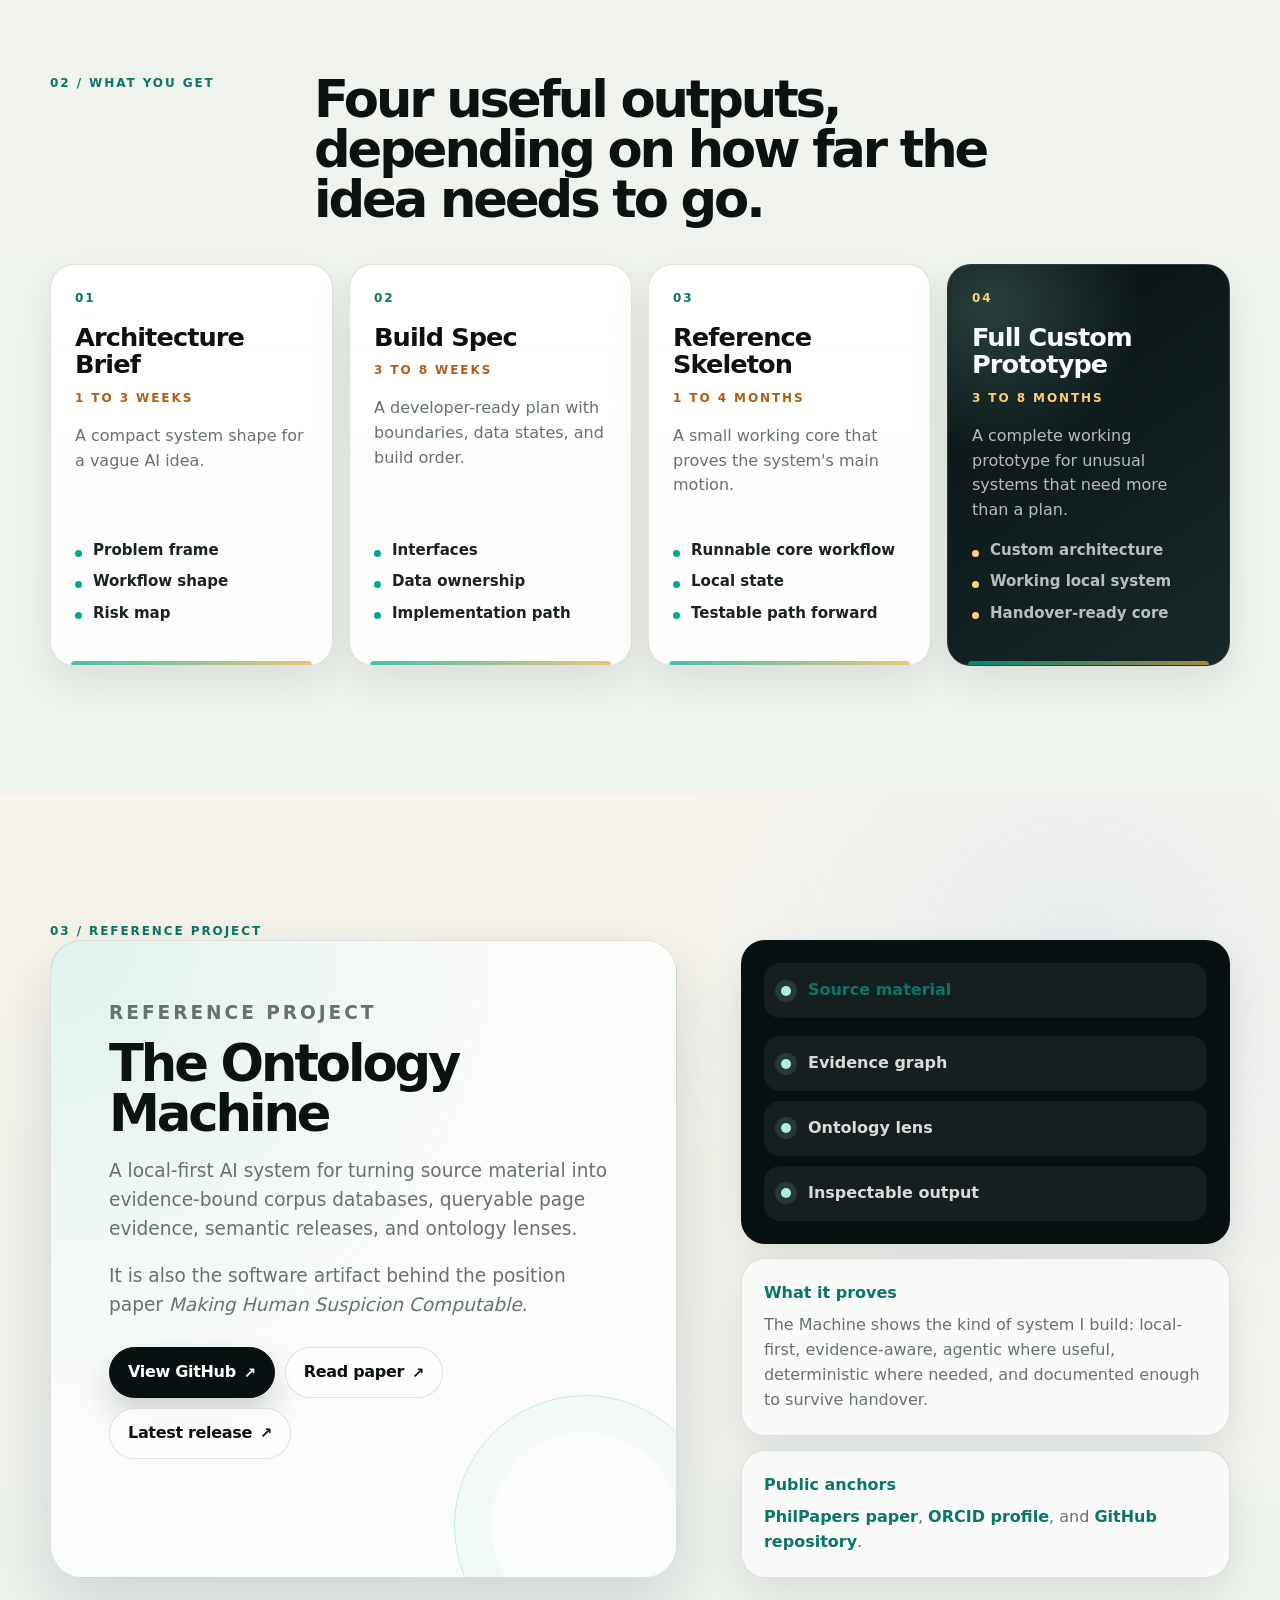
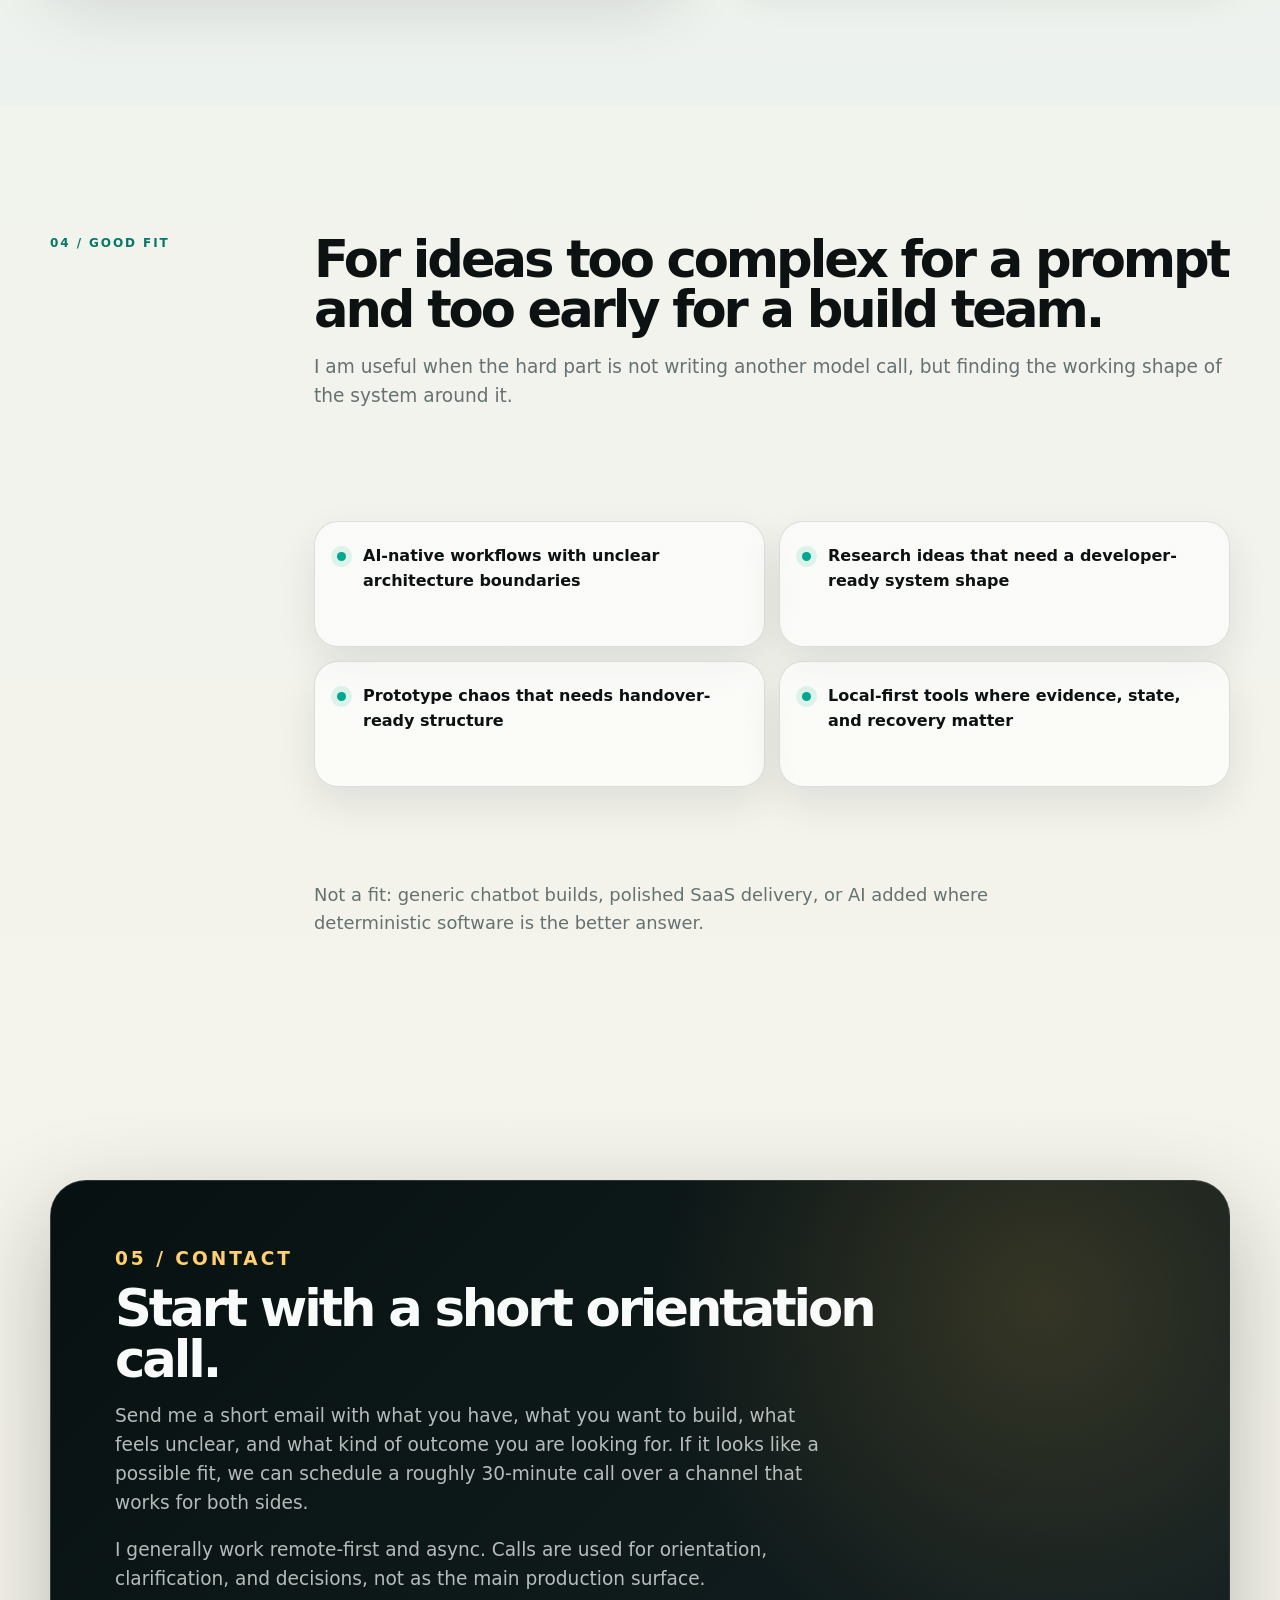
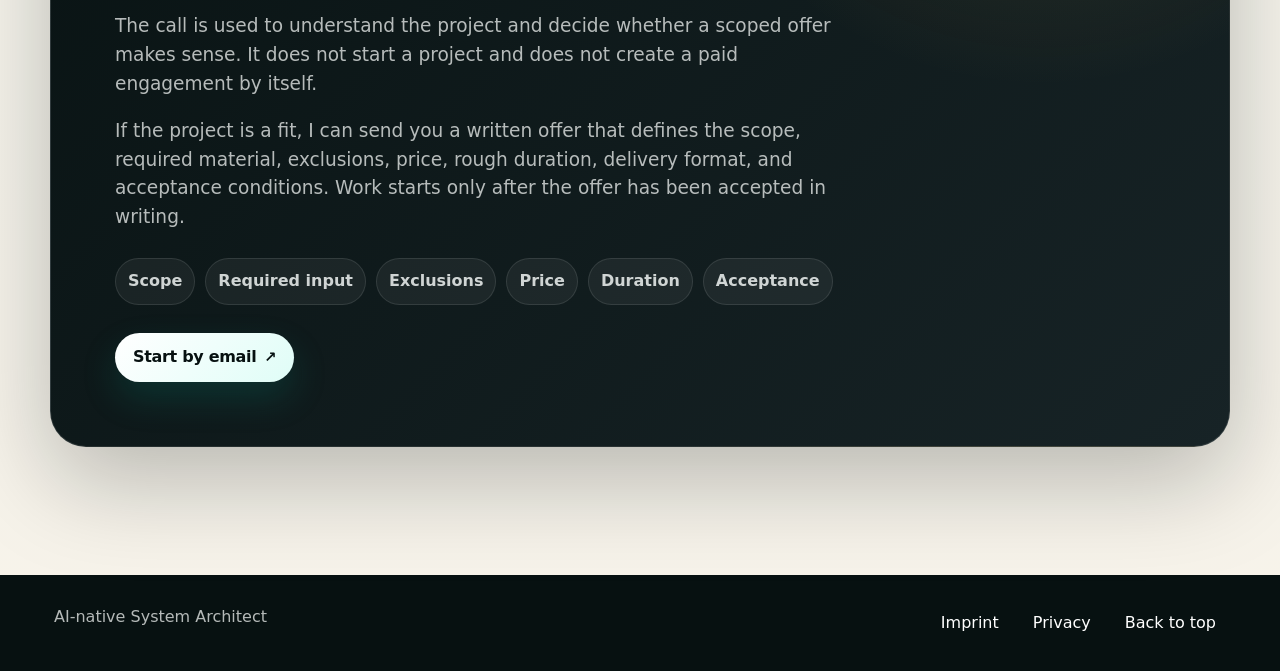
==== commit 205b8f38: "Add site favicon" ====
--- a/index.html
+++ b/index.html
@@ -6,6 +6,7 @@
   <title>AI-native System Architect</title>
   <meta name="description" content="I turn vague AI and software ideas into buildable working systems.">
   <meta name="theme-color" content="#071111">
+  <link rel="icon" href="./favicon.ico" sizes="any">
   <link rel="stylesheet" href="./styles.css">
   <link rel="alternate" type="text/html" href="./agent.html" title="Agent Access Profile">
   <link rel="alternate" type="text/markdown" href="./agent.md" title="Agent Access Markdown">
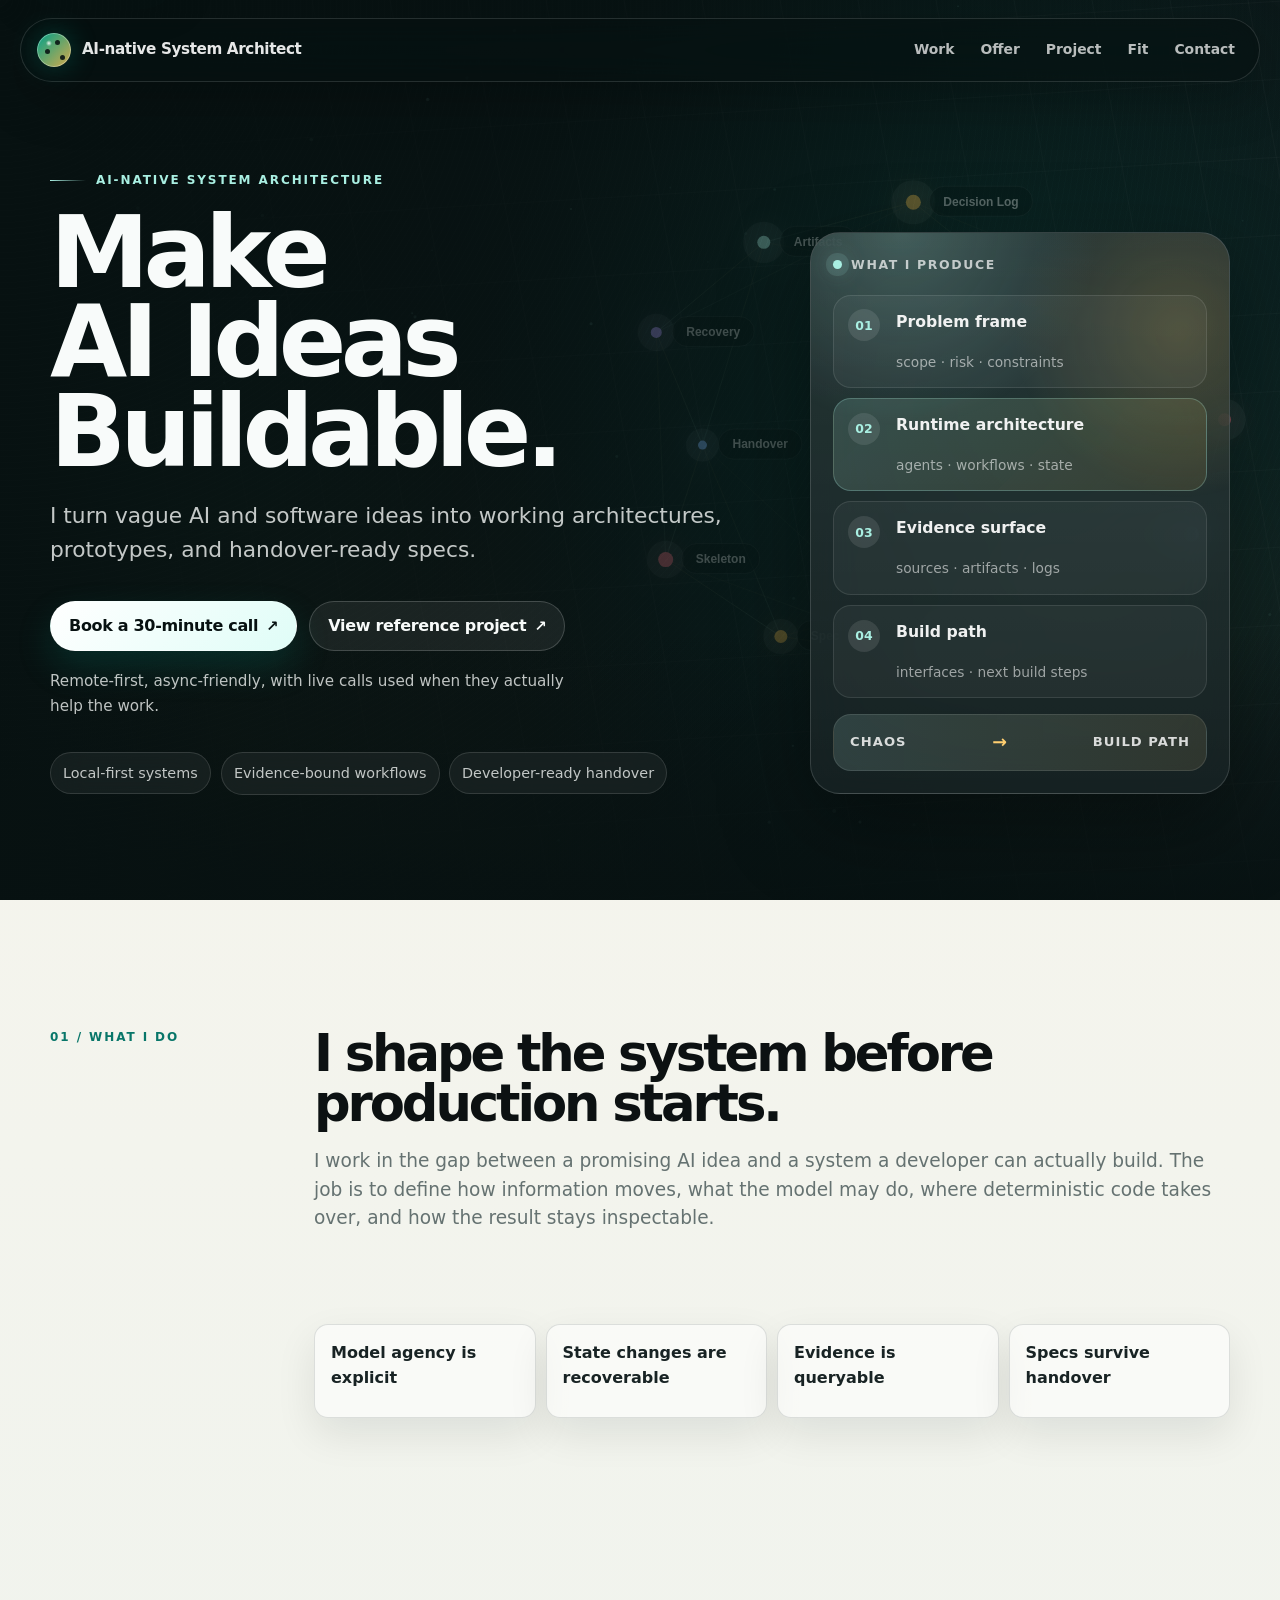
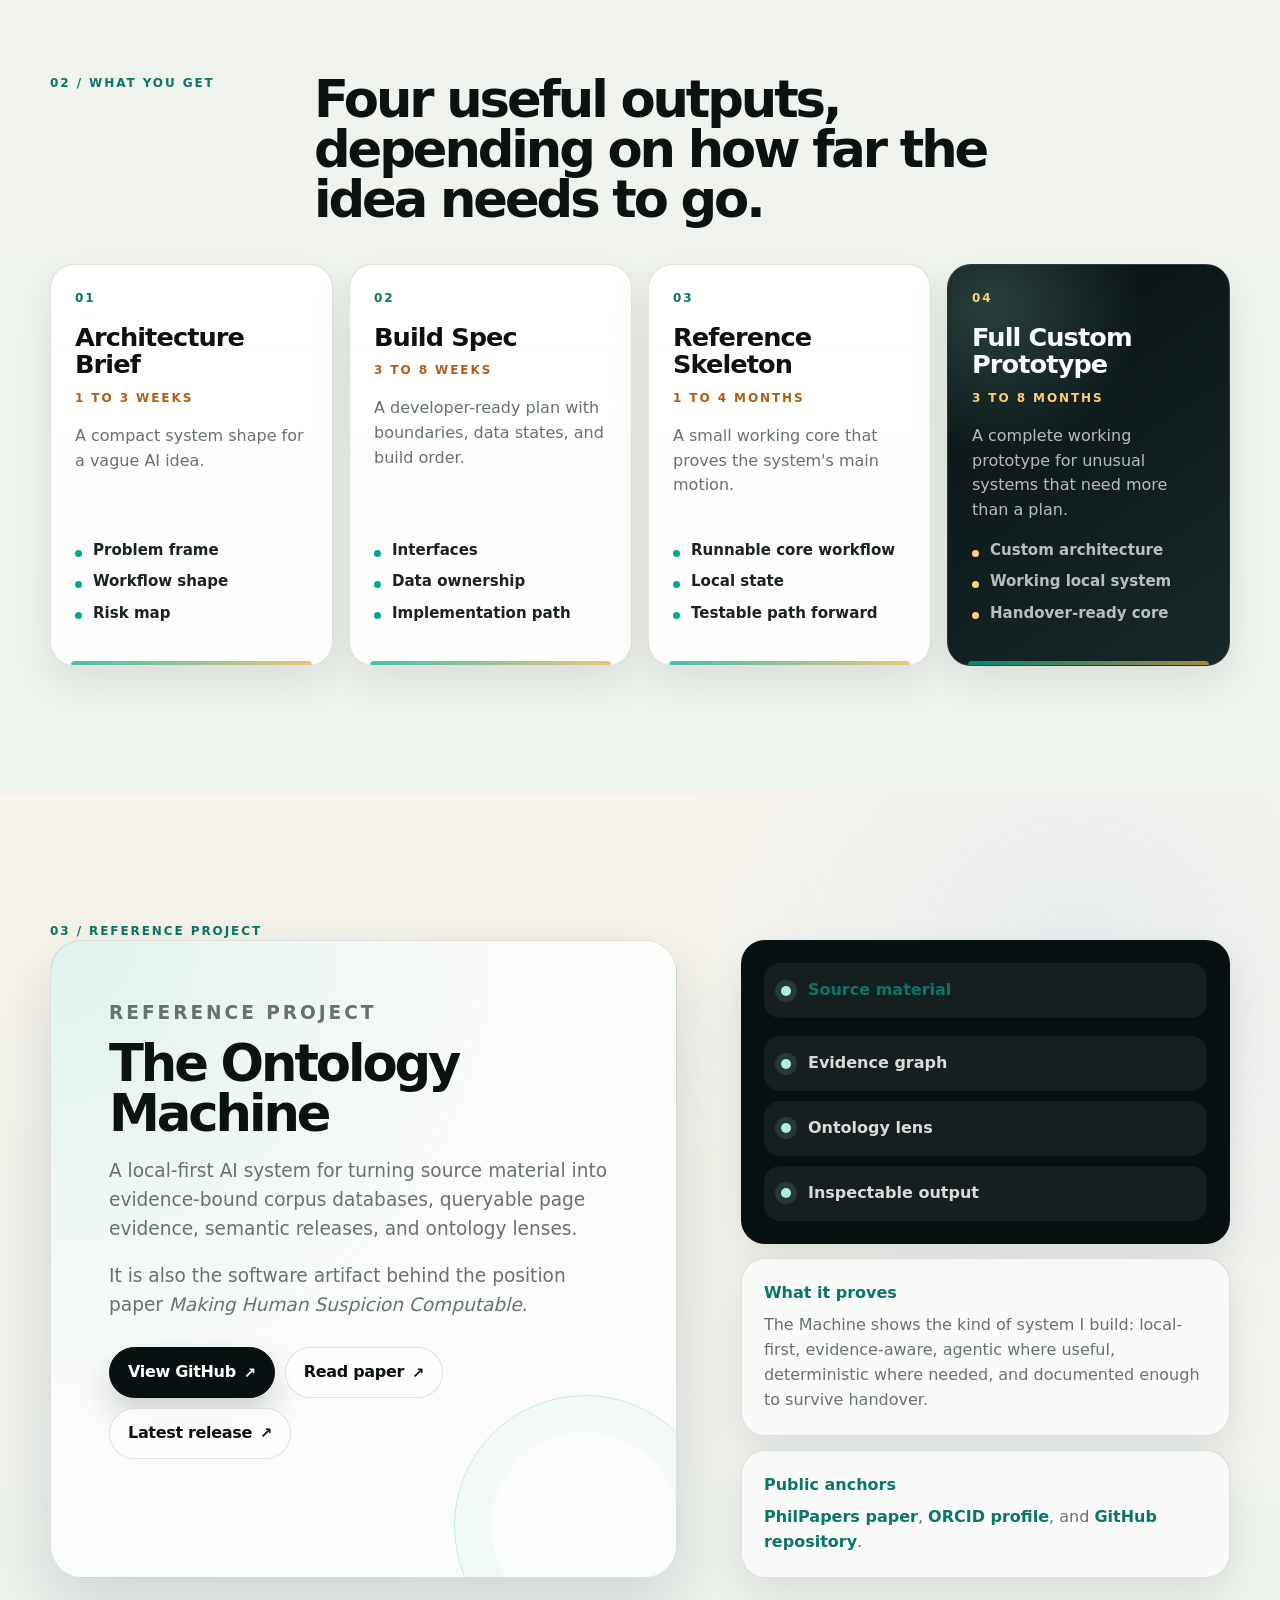
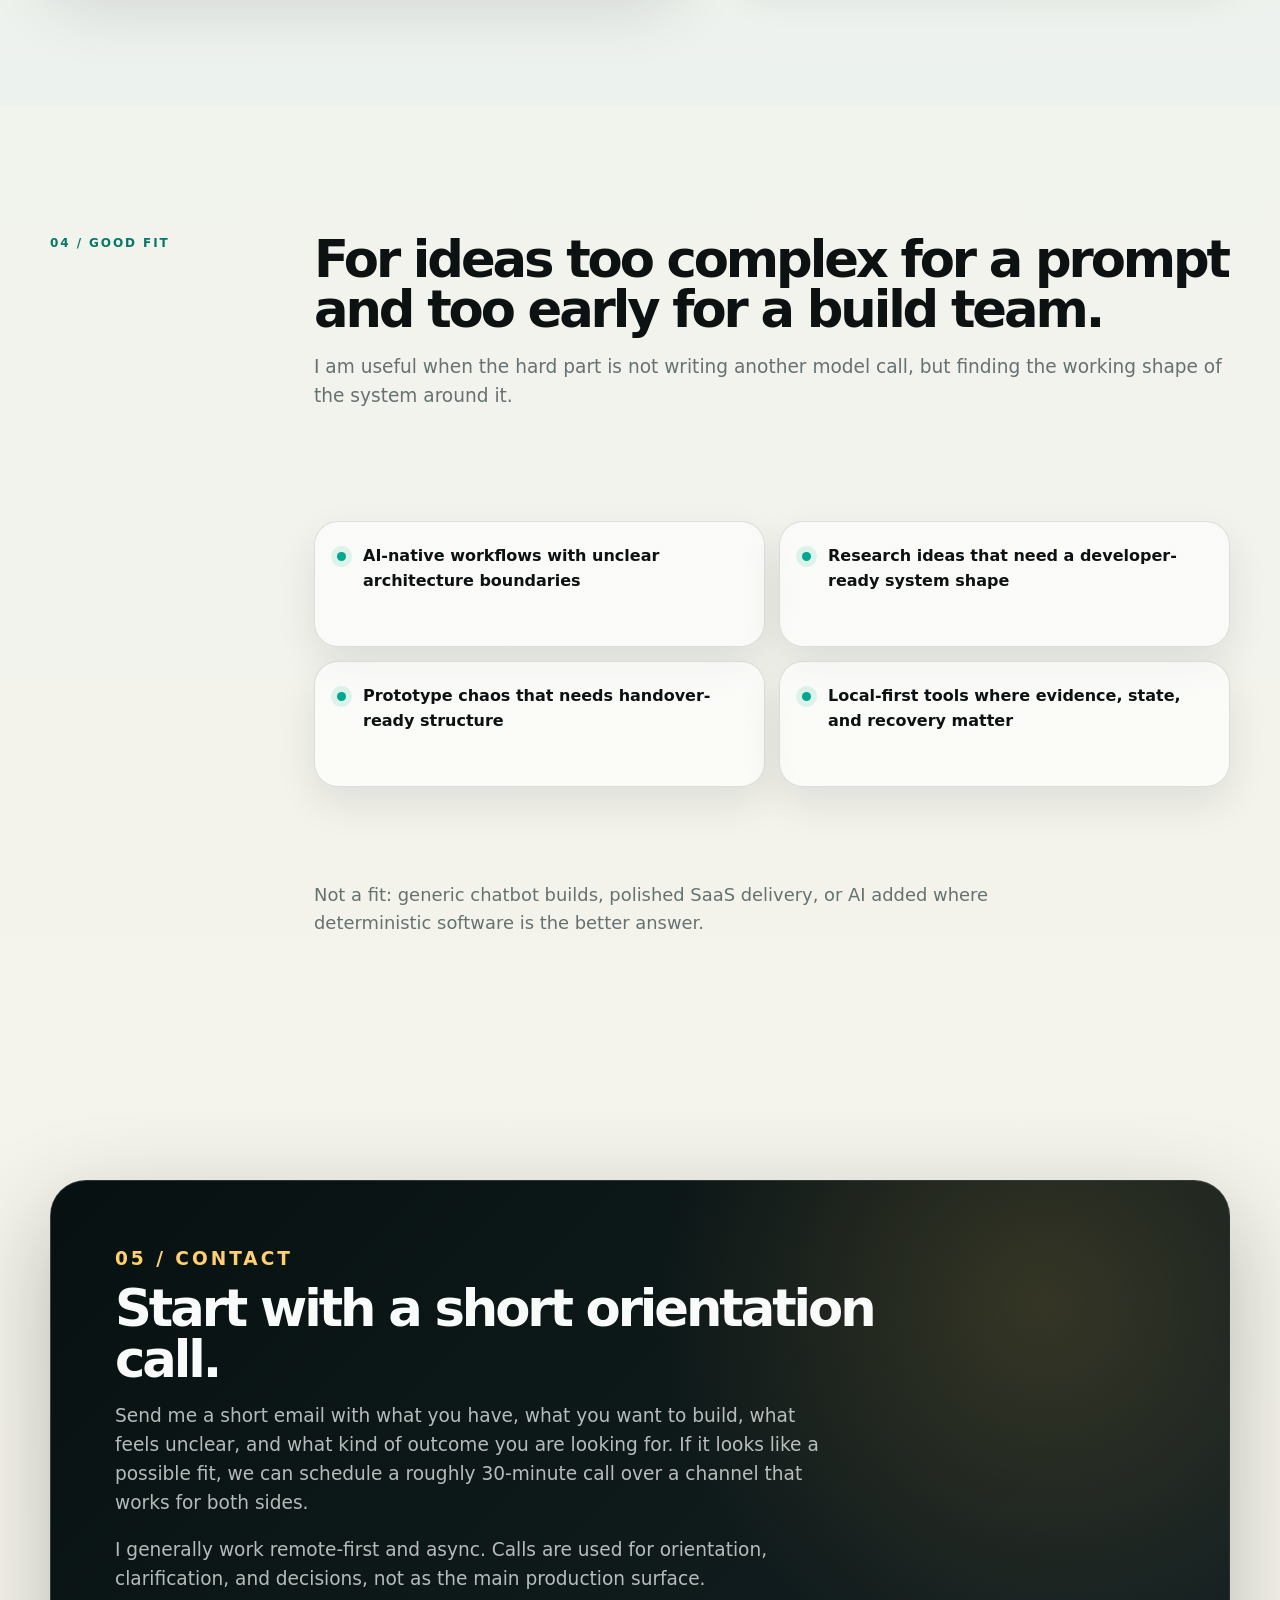
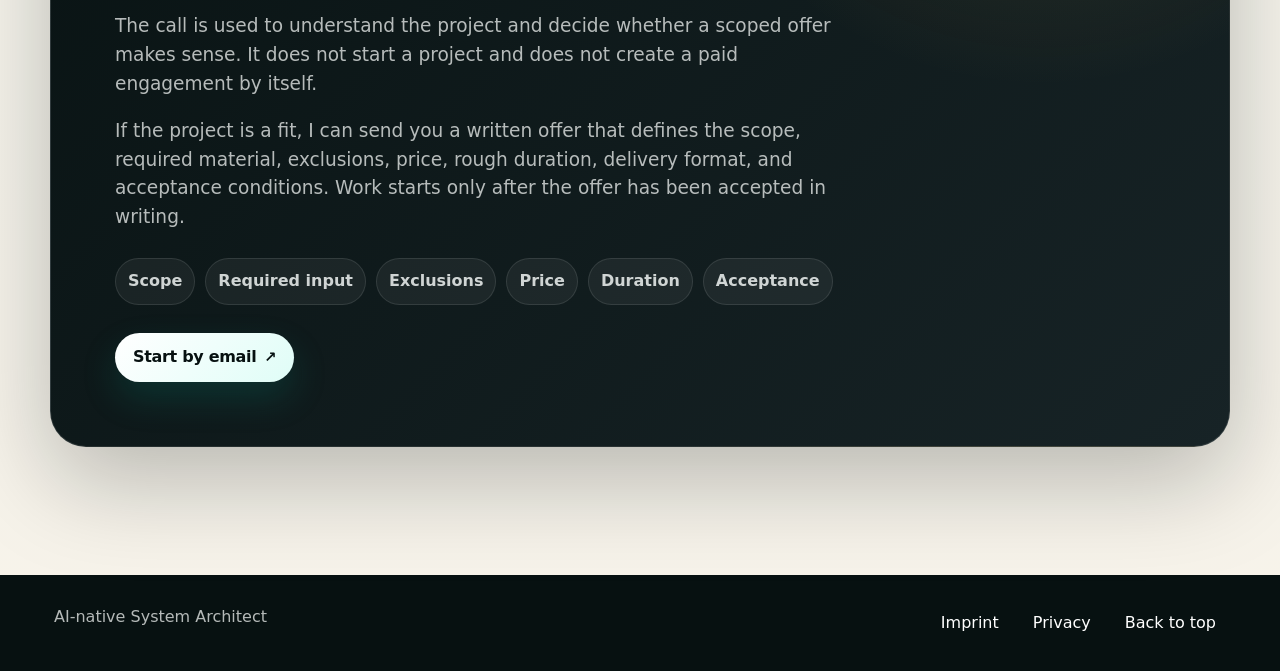
==== commit 5e5cd4cb: "Fix hero encoding artifacts" ====
--- a/index.html
+++ b/index.html
@@ -71,27 +71,27 @@
             <div class="stack-row">
               <span>01</span>
               <strong>Problem frame</strong>
-              <em>scope Â· risk Â· constraints</em>
+              <em>scope &middot; risk &middot; constraints</em>
             </div>
             <div class="stack-row active">
               <span>02</span>
               <strong>Runtime architecture</strong>
-              <em>agents Â· workflows Â· state</em>
+              <em>agents &middot; workflows &middot; state</em>
             </div>
             <div class="stack-row">
               <span>03</span>
               <strong>Evidence surface</strong>
-              <em>sources Â· artifacts Â· logs</em>
+              <em>sources &middot; artifacts &middot; logs</em>
             </div>
             <div class="stack-row">
               <span>04</span>
               <strong>Build path</strong>
-              <em>interfaces Â· next build steps</em>
+              <em>interfaces &middot; next build steps</em>
             </div>
           </div>
           <div class="mini-metrics">
             <span>Chaos</span>
-            <span aria-hidden="true">â†’</span>
+            <span aria-hidden="true">&rarr;</span>
             <span>Build Path</span>
           </div>
         </aside>
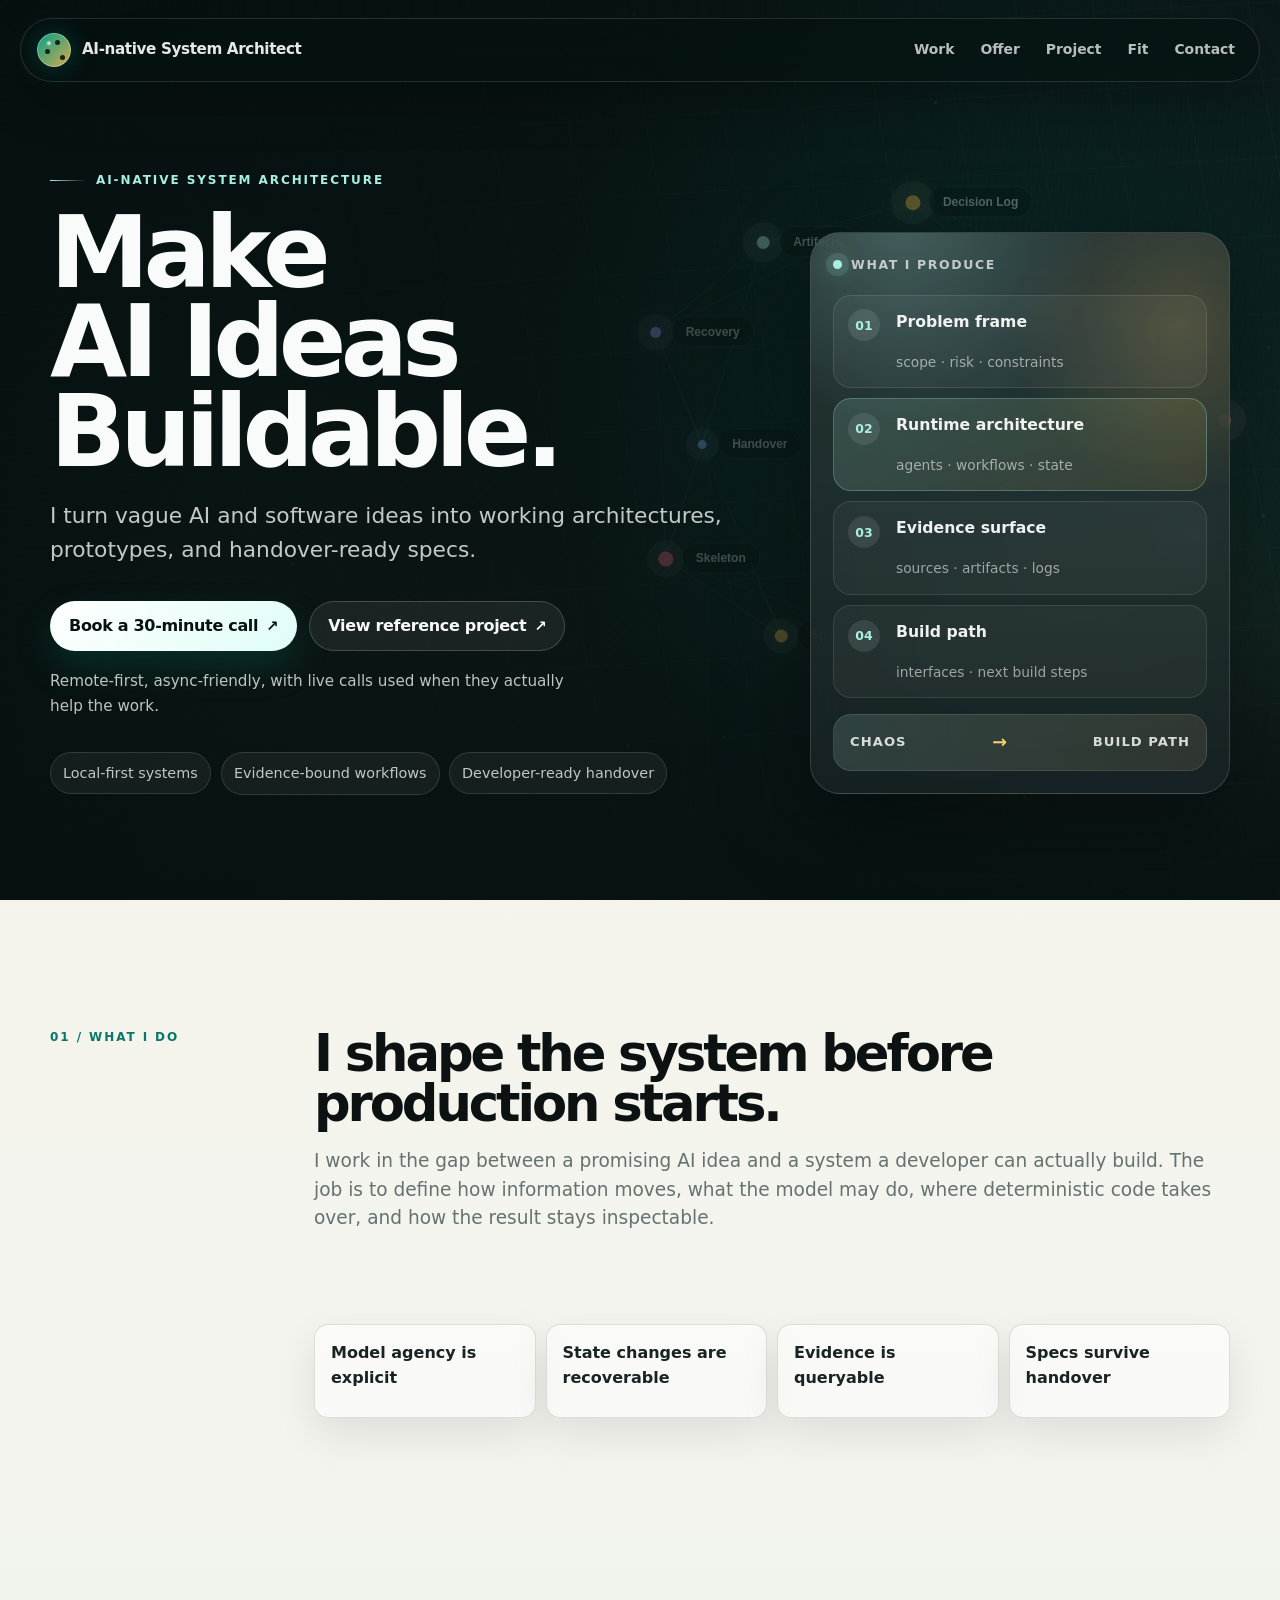
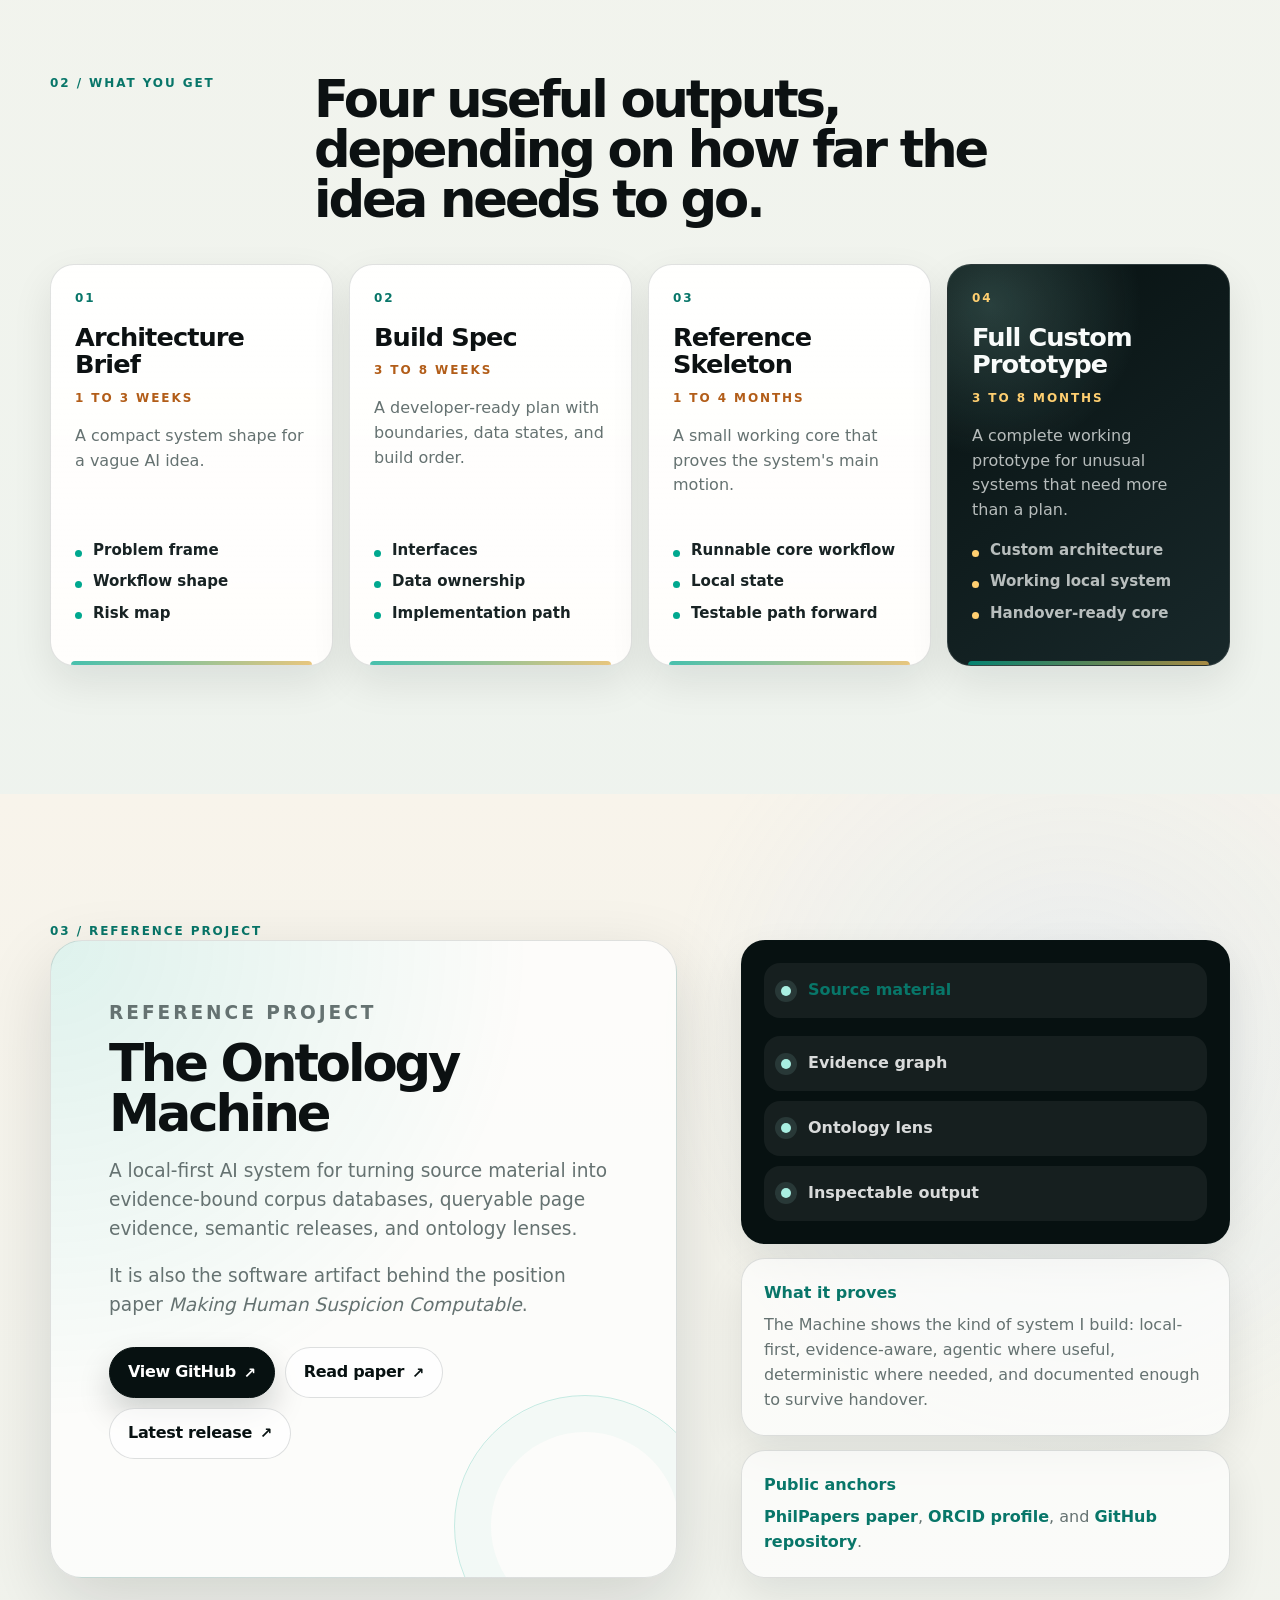
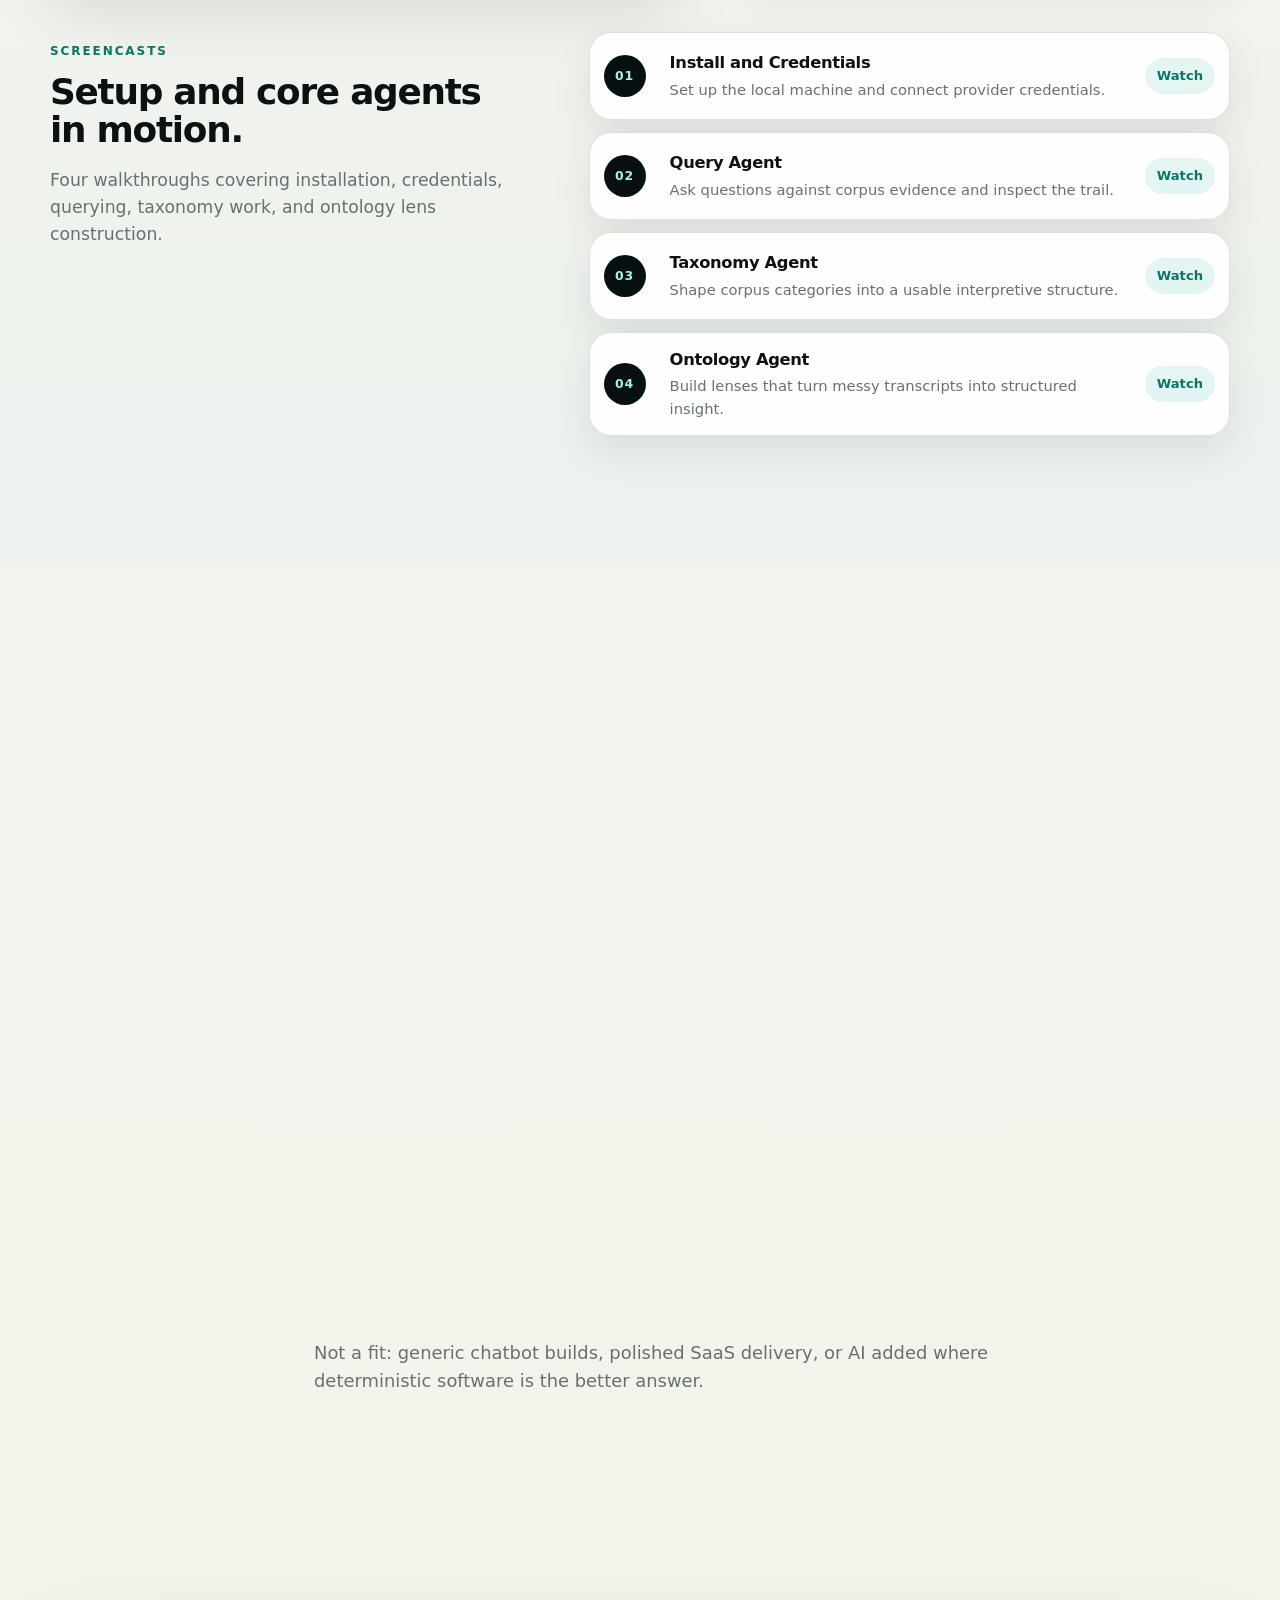
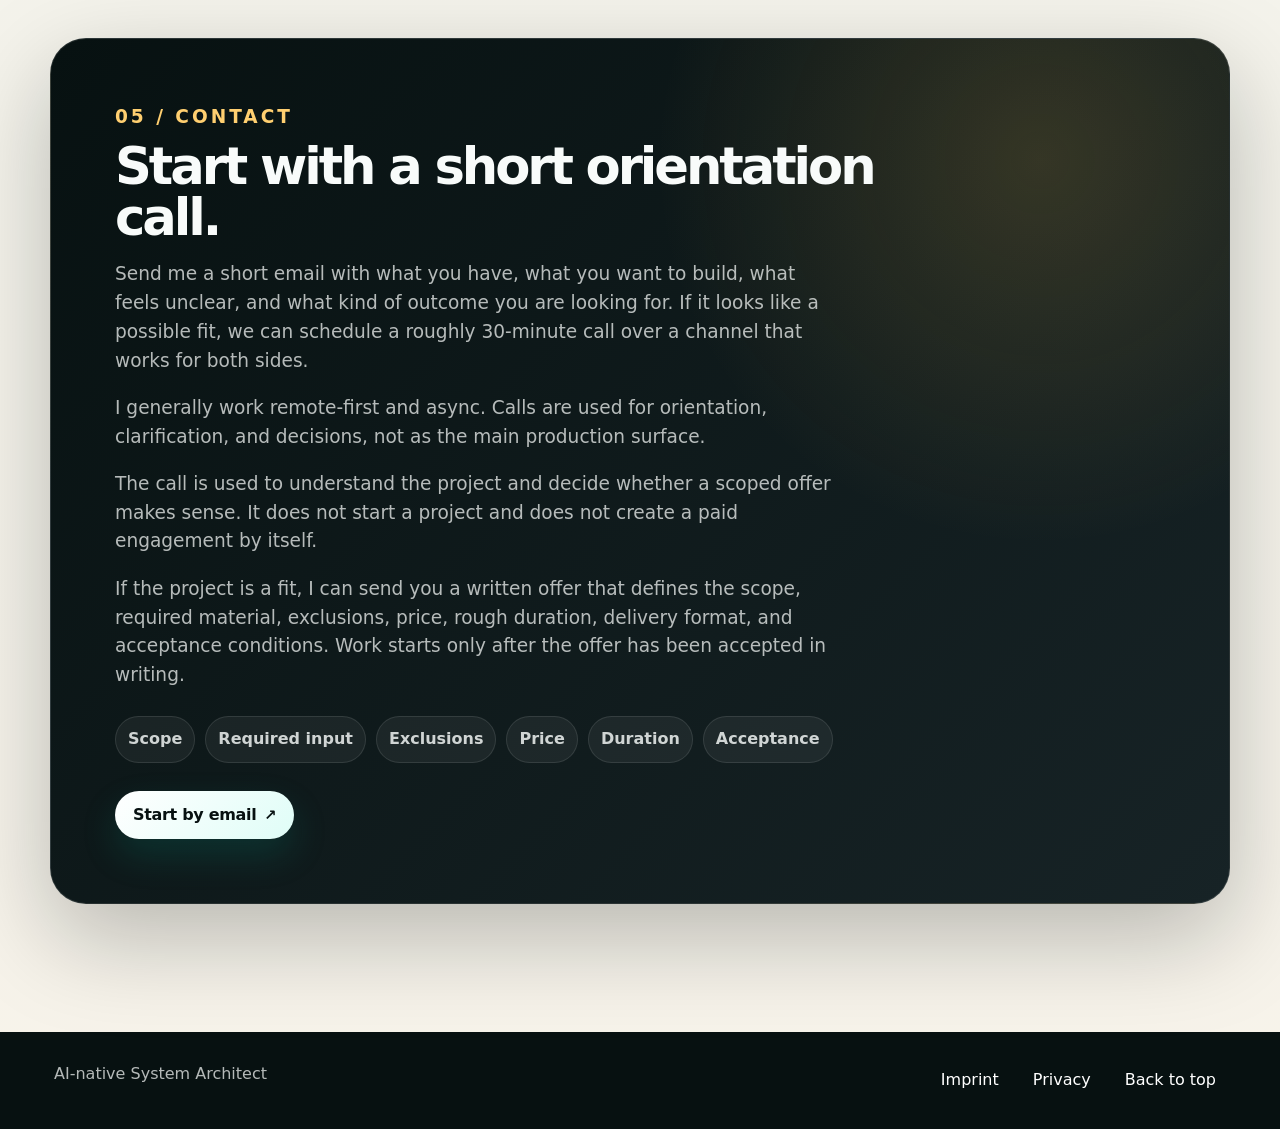
==== commit ab423f5f: "Add Ontology Machine screencast links" ====
--- a/index.html
+++ b/index.html
@@ -219,6 +219,58 @@
           </div>
         </div>
       </div>
+      <div class="project-screencasts" aria-label="Ontology Machine screencasts" data-reveal>
+        <div class="screencast-copy">
+          <p class="eyebrow">Screencasts</p>
+          <h3>Setup and core agents in motion.</h3>
+          <p>
+            Four walkthroughs covering installation, credentials, querying,
+            taxonomy work, and ontology lens construction.
+          </p>
+        </div>
+        <ol class="screencast-list">
+          <li class="screencast-card">
+            <a href="https://www.youtube.com/watch?v=b25x9byqWwE" target="_blank" rel="noopener">
+              <span class="screencast-index">01</span>
+              <span class="screencast-meta">
+                <strong>Install and Credentials</strong>
+                <span>Set up the local machine and connect provider credentials.</span>
+              </span>
+              <span class="screencast-action" aria-hidden="true">Watch</span>
+            </a>
+          </li>
+          <li class="screencast-card">
+            <a href="https://www.youtube.com/watch?v=7yyQ9YJ1cQo" target="_blank" rel="noopener">
+              <span class="screencast-index">02</span>
+              <span class="screencast-meta">
+                <strong>Query Agent</strong>
+                <span>Ask questions against corpus evidence and inspect the trail.</span>
+              </span>
+              <span class="screencast-action" aria-hidden="true">Watch</span>
+            </a>
+          </li>
+          <li class="screencast-card">
+            <a href="https://www.youtube.com/watch?v=R6yjP_hOvD8" target="_blank" rel="noopener">
+              <span class="screencast-index">03</span>
+              <span class="screencast-meta">
+                <strong>Taxonomy Agent</strong>
+                <span>Shape corpus categories into a usable interpretive structure.</span>
+              </span>
+              <span class="screencast-action" aria-hidden="true">Watch</span>
+            </a>
+          </li>
+          <li class="screencast-card">
+            <a href="https://www.youtube.com/watch?v=lx2M67K3n0c" target="_blank" rel="noopener">
+              <span class="screencast-index">04</span>
+              <span class="screencast-meta">
+                <strong>Ontology Agent</strong>
+                <span>Build lenses that turn messy transcripts into structured insight.</span>
+              </span>
+              <span class="screencast-action" aria-hidden="true">Watch</span>
+            </a>
+          </li>
+        </ol>
+      </div>
     </section>
 
     <section id="fit" class="section section-fit">
--- a/styles.css
+++ b/styles.css
@@ -1041,6 +1041,101 @@
   box-shadow: 0 0 0 6px rgba(169,239,226,0.12);
 }
 
+.project-screencasts {
+  display: grid;
+  grid-template-columns: minmax(280px, 0.74fr) minmax(320px, 1fr);
+  gap: clamp(24px, 5vw, 70px);
+  align-items: start;
+  margin-top: clamp(28px, 5vw, 54px);
+}
+
+.screencast-copy {
+  max-width: 520px;
+  padding-top: 10px;
+}
+
+.screencast-copy h3 {
+  margin-top: 12px;
+  font-size: clamp(1.65rem, 2.8vw, 2.7rem);
+}
+
+.screencast-copy p:not(.eyebrow) {
+  color: var(--muted);
+  font-size: clamp(1rem, 1.35vw, 1.12rem);
+}
+
+.screencast-list {
+  display: grid;
+  gap: 12px;
+  margin: 0;
+  padding: 0;
+  list-style: none;
+}
+
+.screencast-card a {
+  display: grid;
+  grid-template-columns: 52px minmax(0, 1fr) auto;
+  gap: 14px;
+  align-items: center;
+  min-height: 88px;
+  padding: 14px;
+  border: 1px solid var(--line);
+  border-radius: 22px;
+  background:
+    linear-gradient(180deg, rgba(255,255,255,0.82), rgba(255,255,255,0.58)),
+    rgba(255,255,255,0.64);
+  box-shadow: var(--shadow-soft);
+  transition: transform 170ms ease, border-color 170ms ease, box-shadow 170ms ease;
+}
+
+.screencast-card a:hover,
+.screencast-card a:focus-visible {
+  transform: translateY(-3px);
+  border-color: rgba(0, 168, 143, 0.32);
+  box-shadow: 0 22px 52px rgba(13, 24, 25, 0.13);
+  outline: none;
+}
+
+.screencast-index {
+  display: grid;
+  width: 42px;
+  height: 42px;
+  place-items: center;
+  border-radius: 50%;
+  background: #071111;
+  color: var(--mint);
+  font-size: 0.78rem;
+  font-weight: 900;
+  letter-spacing: 0.08em;
+}
+
+.screencast-meta {
+  display: grid;
+  gap: 3px;
+  min-width: 0;
+}
+
+.screencast-meta strong {
+  color: var(--ink);
+  font-size: 1.02rem;
+  font-weight: 880;
+  letter-spacing: -0.02em;
+}
+
+.screencast-meta span {
+  color: var(--muted);
+  font-size: 0.92rem;
+}
+
+.screencast-action {
+  padding: 8px 12px;
+  border-radius: 999px;
+  background: rgba(0, 168, 143, 0.1);
+  color: var(--teal-dark);
+  font-size: 0.82rem;
+  font-weight: 900;
+}
+
 .section-screencast {
   padding-bottom: clamp(58px, 8vw, 94px);
 }
@@ -1258,6 +1353,7 @@
   .format-panel,
   .limits-grid,
   .project-layout,
+  .project-screencasts,
   .screencast-layout {
     grid-template-columns: 1fr;
   }
@@ -1359,6 +1455,27 @@
   .screencast-layout,
   .contact-block {
     border-radius: 26px;
+  }
+
+  .project-screencasts {
+    gap: 18px;
+  }
+
+  .screencast-card a {
+    grid-template-columns: 48px minmax(0, 1fr);
+    gap: 12px;
+    align-items: start;
+    padding: 14px;
+  }
+
+  .screencast-index {
+    width: 40px;
+    height: 40px;
+  }
+
+  .screencast-action {
+    grid-column: 2;
+    width: fit-content;
   }
 
   .site-footer {
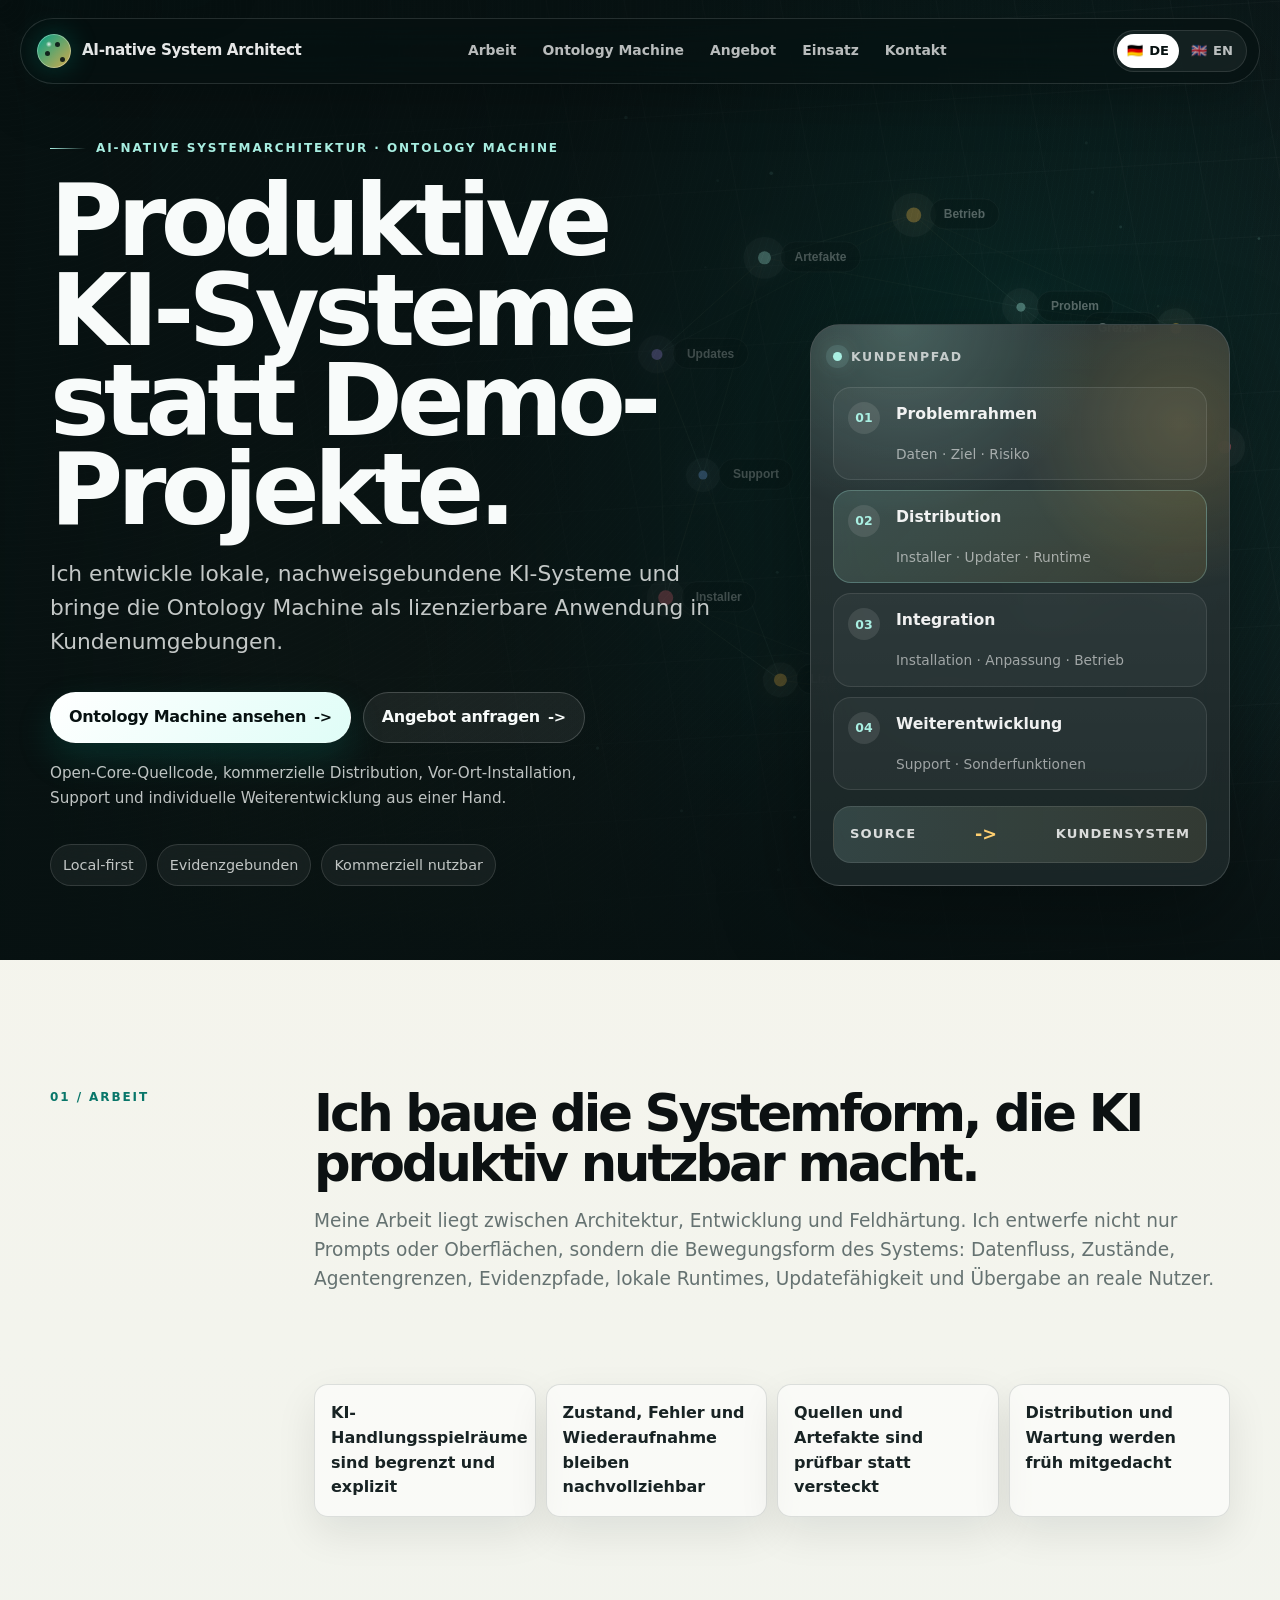
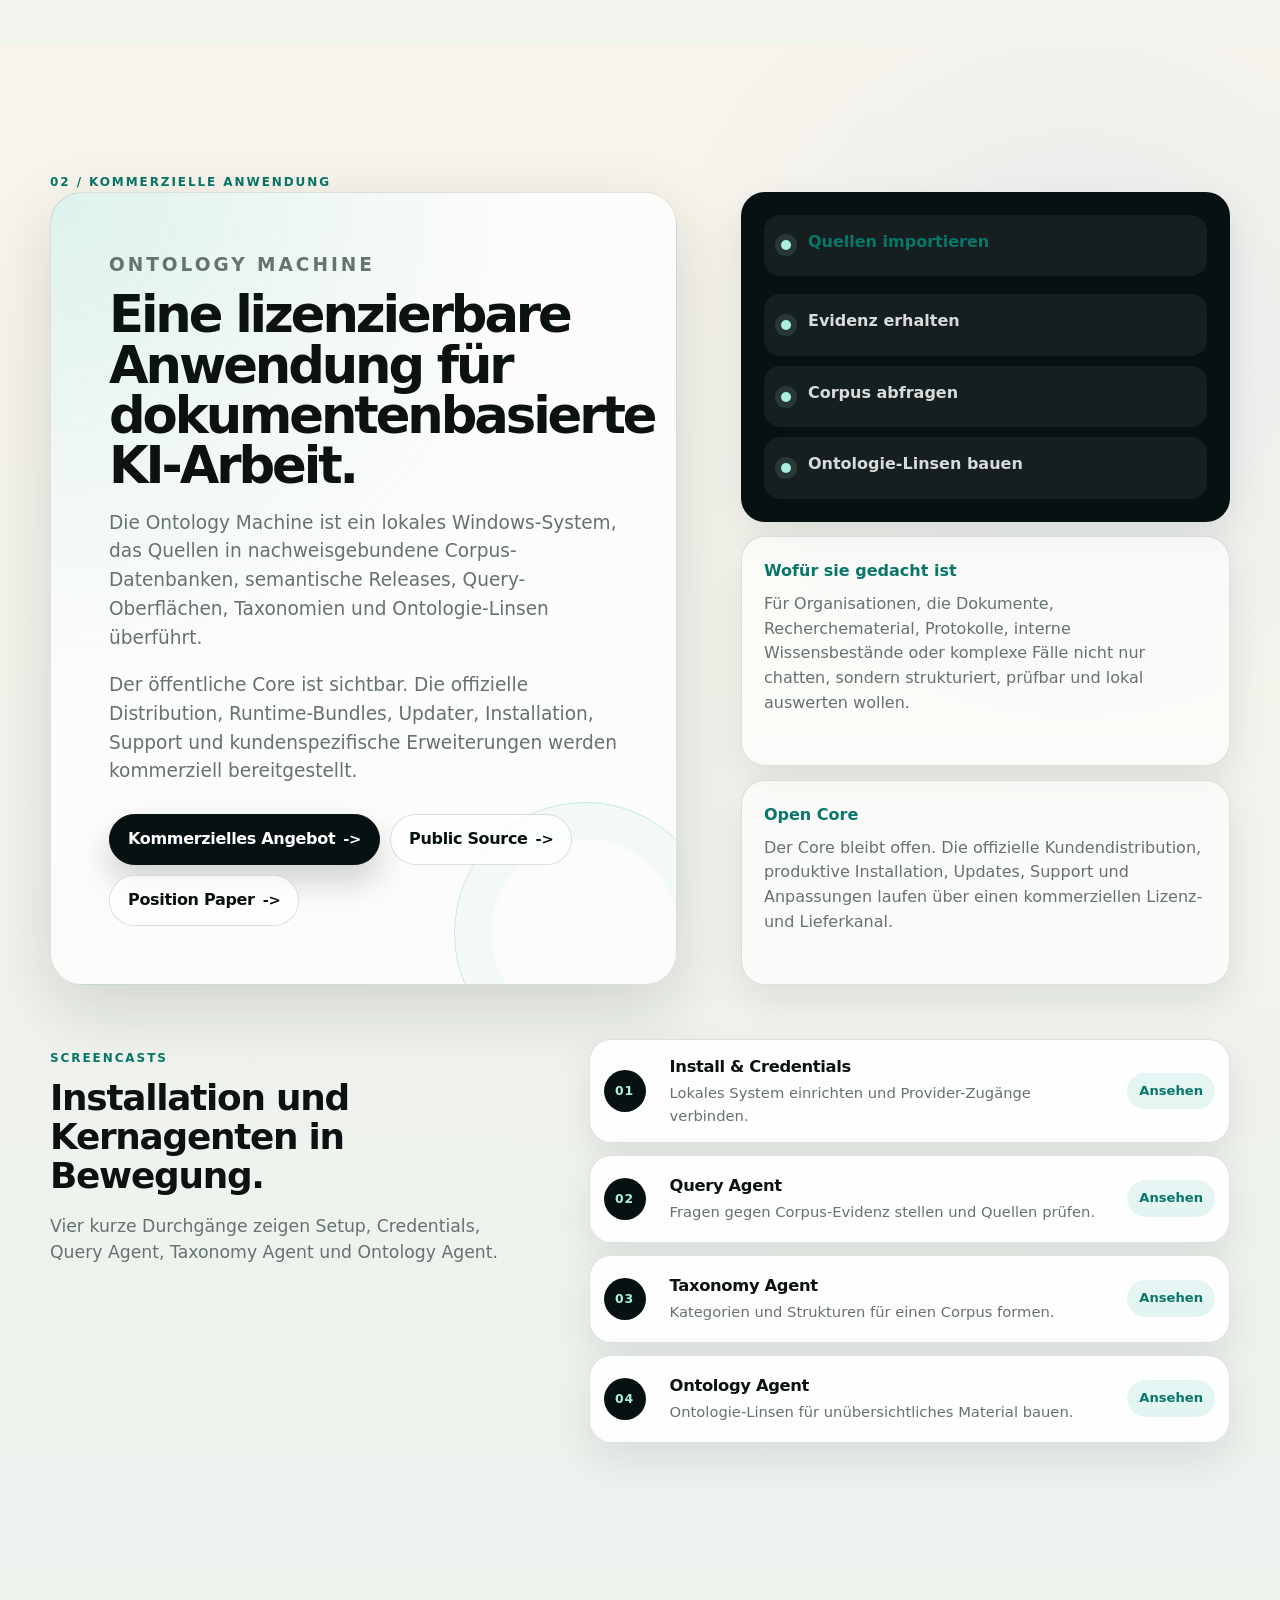
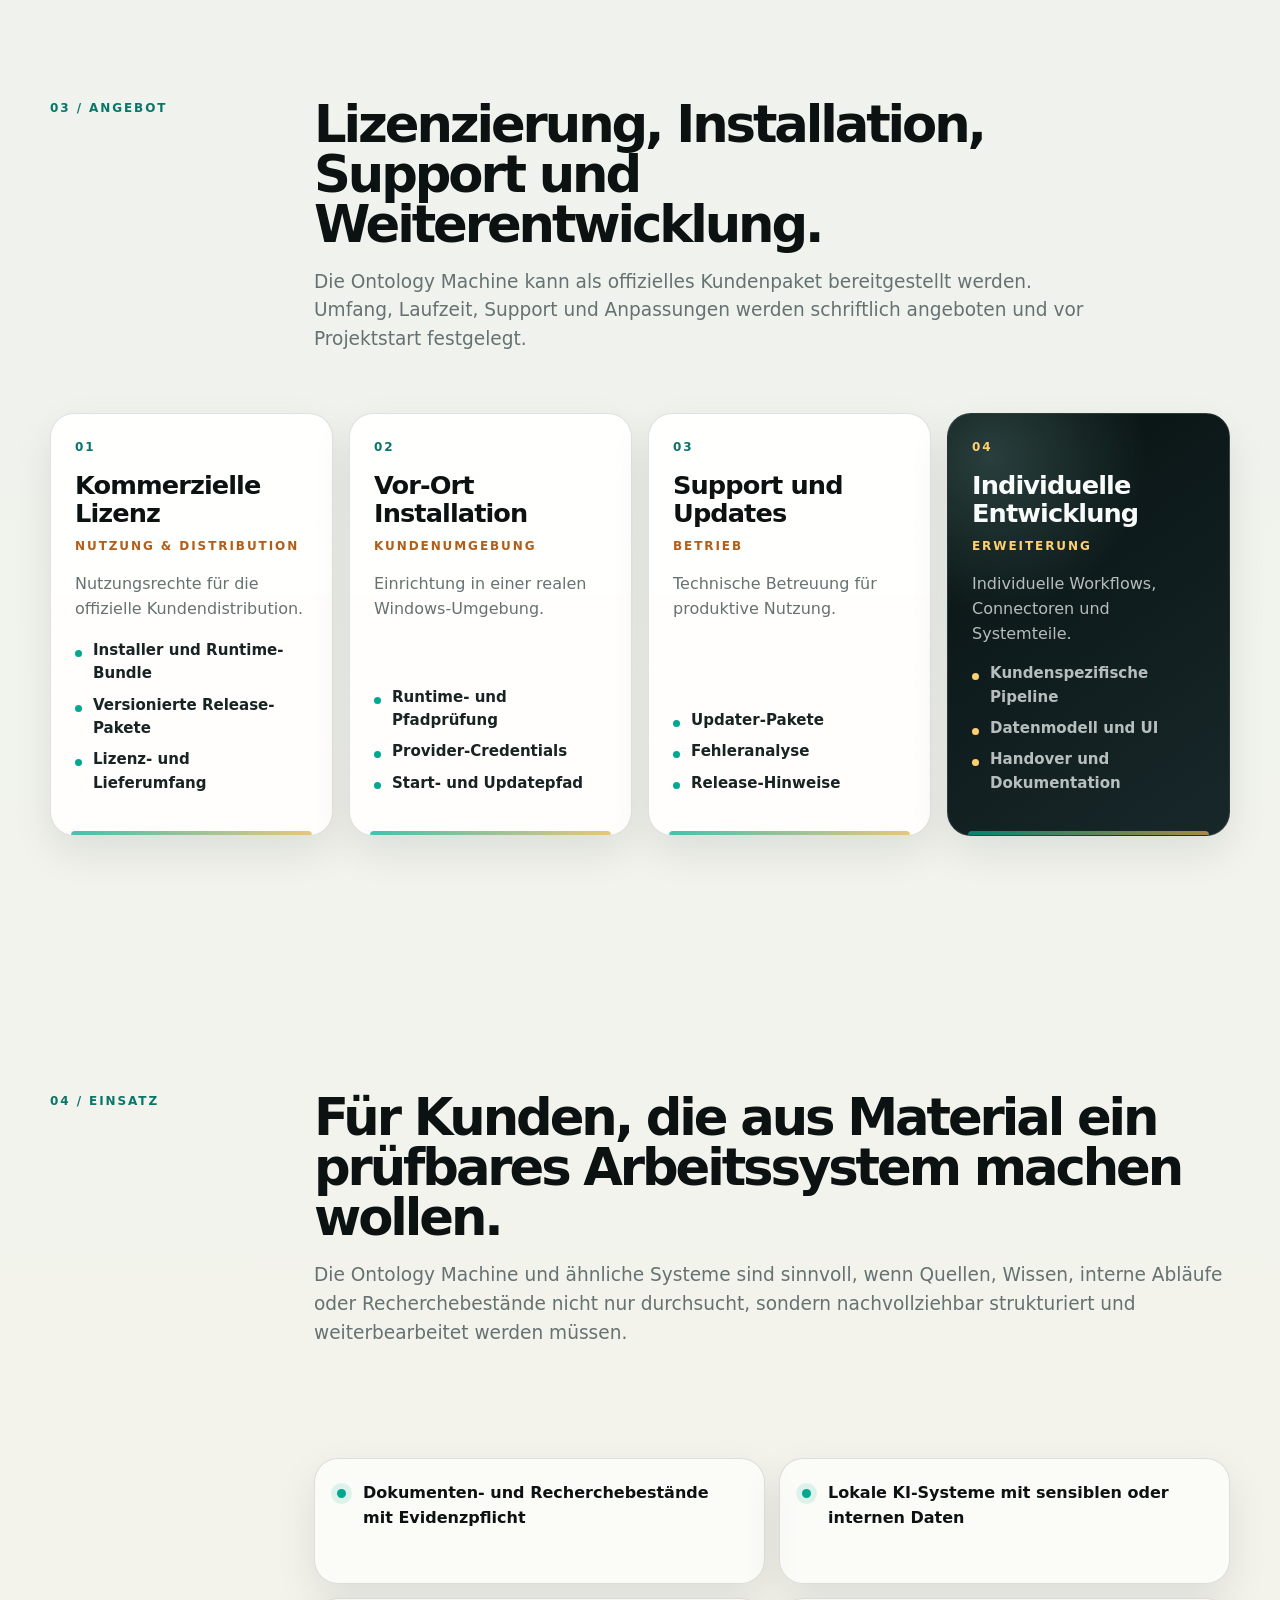
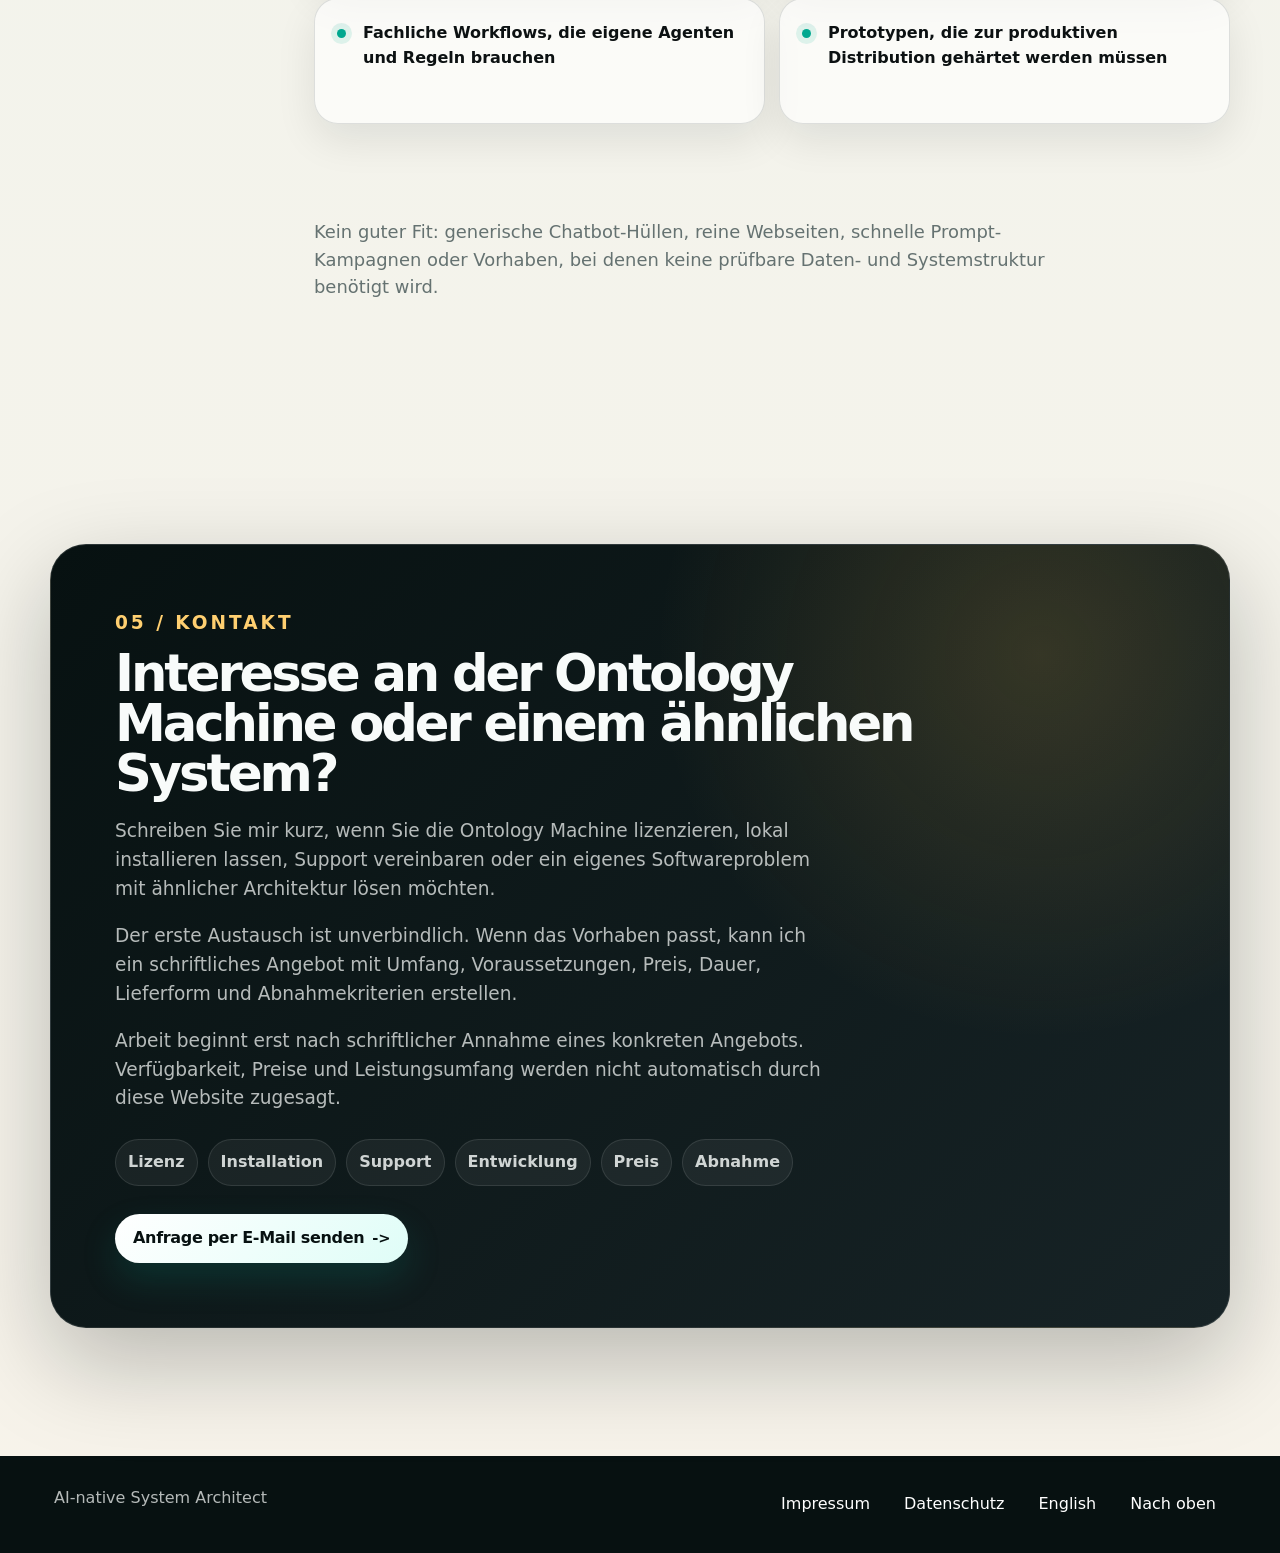
==== commit 6f613ef3: "Rework site around Ontology Machine offer" ====
--- a/index.html
+++ b/index.html
@@ -1,34 +1,43 @@
-﻿<!doctype html>
-<html lang="en">
+<!doctype html>
+<html lang="de">
 <head>
   <meta charset="utf-8">
   <meta name="viewport" content="width=device-width, initial-scale=1">
-  <title>AI-native System Architect</title>
-  <meta name="description" content="I turn vague AI and software ideas into buildable working systems.">
+  <title>AI-native System Architect | Ontology Machine</title>
+  <meta name="description" content="AI-native Systemarchitektur, kommerzielle Ontology-Machine-Distribution, Vor-Ort-Installation, Support und individuelle Softwareentwicklung.">
   <meta name="theme-color" content="#071111">
   <link rel="icon" href="./favicon.ico" sizes="any">
   <link rel="stylesheet" href="./styles.css">
+  <link rel="canonical" href="https://normanweiss.com/">
+  <link rel="alternate" hreflang="de" href="https://normanweiss.com/">
+  <link rel="alternate" hreflang="en" href="https://normanweiss.com/en.html">
+  <link rel="alternate" hreflang="x-default" href="https://normanweiss.com/">
   <link rel="alternate" type="text/html" href="./agent.html" title="Agent Access Profile">
   <link rel="alternate" type="text/markdown" href="./agent.md" title="Agent Access Markdown">
   <link rel="alternate" type="application/json" href="./service-profile.json" title="Service Profile JSON">
 </head>
 <body>
-  <a class="skip-link" href="#work">Skip to content</a>
+  <a class="skip-link" href="#work">Zum Inhalt springen</a>
 
   <header class="site-header" data-header>
-    <a class="brand" href="#top" aria-label="AI-native System Architect home">
+    <a class="brand" href="#top" aria-label="AI-native System Architect Startseite">
       <span class="brand-mark" aria-hidden="true">
         <span></span><span></span><span></span>
       </span>
       <span class="brand-text">AI-native System Architect</span>
     </a>
 
-    <nav class="site-nav" aria-label="Primary navigation">
-      <a href="#work">Work</a>
-      <a href="#deliverables">Offer</a>
-      <a href="#project">Project</a>
-      <a href="#fit">Fit</a>
-      <a href="#contact">Contact</a>
+    <nav class="site-nav" aria-label="Hauptnavigation">
+      <a href="#work">Arbeit</a>
+      <a href="#machine">Ontology Machine</a>
+      <a href="#commercial">Angebot</a>
+      <a href="#fit">Einsatz</a>
+      <a href="#contact">Kontakt</a>
+    </nav>
+
+    <nav class="language-switch" aria-label="Sprache wechseln">
+      <a class="active" href="./index.html" aria-current="page"><span aria-hidden="true">🇩🇪</span> DE</a>
+      <a href="./en.html"><span aria-hidden="true">🇬🇧</span> EN</a>
     </nav>
   </header>
 
@@ -36,196 +45,140 @@
     <section class="hero" aria-labelledby="hero-title">
       <canvas id="architecture-canvas" aria-hidden="true"></canvas>
       <div class="hero-noise" aria-hidden="true"></div>
-      <div class="hero-orb hero-orb-one" aria-hidden="true"></div>
-      <div class="hero-orb hero-orb-two" aria-hidden="true"></div>
 
       <div class="hero-inner">
-        <div class="hero-content" data-reveal>
-          <p class="eyebrow">AI-native system architecture</p>
-          <h1 id="hero-title">Make AI Ideas Buildable.</h1>
+        <div class="hero-content">
+          <p class="eyebrow">AI-native Systemarchitektur · Ontology Machine</p>
+          <h1 id="hero-title">Produktive KI-Systeme statt Demo-Projekte.</h1>
           <p class="hero-copy">
-            I turn vague AI and software ideas into working architectures,
-            prototypes, and handover-ready specs.
-          </p>
-          <div class="hero-actions" aria-label="Primary calls to action">
-            <a class="button button-primary" href="#contact">Book a 30-minute call</a>
-            <a class="button button-ghost" href="#project">View reference project</a>
+            Ich entwickle lokale, nachweisgebundene KI-Systeme und bringe die
+            Ontology Machine als lizenzierbare Anwendung in Kundenumgebungen.
+          </p>
+          <div class="hero-actions" aria-label="Zentrale Handlungen">
+            <a class="button button-primary" href="#machine">Ontology Machine ansehen</a>
+            <a class="button button-ghost" href="#contact">Angebot anfragen</a>
           </div>
           <p class="hero-note">
-            Remote-first, async-friendly, with live calls used when they
-            actually help the work.
-          </p>
-          <div class="hero-facts" aria-label="Working principles">
-            <span>Local-first systems</span>
-            <span>Evidence-bound workflows</span>
-            <span>Developer-ready handover</span>
-          </div>
-        </div>
-
-        <aside class="hero-system-card" aria-label="Architecture package summary" data-reveal>
+            Open-Core-Quellcode, kommerzielle Distribution, Vor-Ort-Installation,
+            Support und individuelle Weiterentwicklung aus einer Hand.
+          </p>
+          <div class="hero-facts" aria-label="Arbeitsprinzipien">
+            <span>Local-first</span>
+            <span>Evidenzgebunden</span>
+            <span>Kommerziell nutzbar</span>
+          </div>
+        </div>
+
+        <aside class="hero-system-card" aria-label="Kundenpaket Zusammenfassung">
           <div class="card-topline">
             <span class="live-dot" aria-hidden="true"></span>
-            <span>What I Produce</span>
+            <span>Kundenpfad</span>
           </div>
           <div class="system-stack" aria-hidden="true">
             <div class="stack-row">
               <span>01</span>
-              <strong>Problem frame</strong>
-              <em>scope &middot; risk &middot; constraints</em>
+              <strong>Problemrahmen</strong>
+              <em>Daten · Ziel · Risiko</em>
             </div>
             <div class="stack-row active">
               <span>02</span>
-              <strong>Runtime architecture</strong>
-              <em>agents &middot; workflows &middot; state</em>
+              <strong>Distribution</strong>
+              <em>Installer · Updater · Runtime</em>
             </div>
             <div class="stack-row">
               <span>03</span>
-              <strong>Evidence surface</strong>
-              <em>sources &middot; artifacts &middot; logs</em>
+              <strong>Integration</strong>
+              <em>Installation · Anpassung · Betrieb</em>
             </div>
             <div class="stack-row">
               <span>04</span>
-              <strong>Build path</strong>
-              <em>interfaces &middot; next build steps</em>
+              <strong>Weiterentwicklung</strong>
+              <em>Support · Sonderfunktionen</em>
             </div>
           </div>
           <div class="mini-metrics">
-            <span>Chaos</span>
-            <span aria-hidden="true">&rarr;</span>
-            <span>Build Path</span>
+            <span>Source</span>
+            <span aria-hidden="true">-></span>
+            <span>Kundensystem</span>
           </div>
         </aside>
       </div>
     </section>
 
     <section id="work" class="section section-intro">
-      <div class="section-label" data-reveal>01 / What I do</div>
+      <div class="section-label" data-reveal>01 / Arbeit</div>
       <div class="section-copy wide-copy" data-reveal>
-        <h2>I shape the system before production starts.</h2>
-        <p>
-          I work in the gap between a promising AI idea and a system a developer
-          can actually build. The job is to define how information moves, what
-          the model may do, where deterministic code takes over, and how the
-          result stays inspectable.
-        </p>
-      </div>
-      <div class="principle-strip" aria-label="Core architecture principles" data-reveal>
-        <span>Model agency is explicit</span>
-        <span>State changes are recoverable</span>
-        <span>Evidence is queryable</span>
-        <span>Specs survive handover</span>
-      </div>
-    </section>
-
-    <section id="deliverables" class="section">
-      <div class="section-kicker" data-reveal>
-        <div class="section-label">02 / What you get</div>
-        <div class="section-copy">
-          <h2>Four useful outputs, depending on how far the idea needs to go.</h2>
-        </div>
-      </div>
-
-      <div class="deliverable-grid">
-        <article class="deliverable-card" data-reveal>
-          <div class="card-index">01</div>
-          <h3>Architecture Brief</h3>
-          <p class="duration">1 to 3 weeks</p>
-          <p>A compact system shape for a vague AI idea.</p>
-          <ul>
-            <li>Problem frame</li>
-            <li>Workflow shape</li>
-            <li>Risk map</li>
-          </ul>
-        </article>
-        <article class="deliverable-card" data-reveal>
-          <div class="card-index">02</div>
-          <h3>Build Spec</h3>
-          <p class="duration">3 to 8 weeks</p>
-          <p>A developer-ready plan with boundaries, data states, and build order.</p>
-          <ul>
-            <li>Interfaces</li>
-            <li>Data ownership</li>
-            <li>Implementation path</li>
-          </ul>
-        </article>
-        <article class="deliverable-card" data-reveal>
-          <div class="card-index">03</div>
-          <h3>Reference Skeleton</h3>
-          <p class="duration">1 to 4 months</p>
-          <p>A small working core that proves the system's main motion.</p>
-          <ul>
-            <li>Runnable core workflow</li>
-            <li>Local state</li>
-            <li>Testable path forward</li>
-          </ul>
-        </article>
-        <article class="deliverable-card accent-card" data-reveal>
-          <div class="card-index">04</div>
-          <h3>Full Custom Prototype</h3>
-          <p class="duration">3 to 8 months</p>
-          <p>A complete working prototype for unusual systems that need more than a plan.</p>
-          <ul>
-            <li>Custom architecture</li>
-            <li>Working local system</li>
-            <li>Handover-ready core</li>
-          </ul>
-        </article>
-      </div>
-    </section>
-
-    <section id="project" class="section section-project">
-      <div class="section-label" data-reveal>03 / Reference project</div>
+        <h2>Ich baue die Systemform, die KI produktiv nutzbar macht.</h2>
+        <p>
+          Meine Arbeit liegt zwischen Architektur, Entwicklung und Feldhärtung.
+          Ich entwerfe nicht nur Prompts oder Oberflächen, sondern die Bewegungsform
+          des Systems: Datenfluss, Zustände, Agentengrenzen, Evidenzpfade,
+          lokale Runtimes, Updatefähigkeit und Übergabe an reale Nutzer.
+        </p>
+      </div>
+      <div class="principle-strip" aria-label="Zentrale Arbeitsprinzipien" data-reveal>
+        <span>KI-Handlungsspielräume sind begrenzt und explizit</span>
+        <span>Zustand, Fehler und Wiederaufnahme bleiben nachvollziehbar</span>
+        <span>Quellen und Artefakte sind prüfbar statt versteckt</span>
+        <span>Distribution und Wartung werden früh mitgedacht</span>
+      </div>
+    </section>
+
+    <section id="machine" class="section section-project">
+      <div class="section-label" data-reveal>02 / Kommerzielle Anwendung</div>
       <div class="project-layout">
         <div class="project-copy" data-reveal>
-          <p class="eyebrow">Reference project</p>
-          <h2>The Ontology Machine</h2>
+          <p class="eyebrow">Ontology Machine</p>
+          <h2>Eine lizenzierbare Anwendung für dokumentenbasierte KI-Arbeit.</h2>
           <p>
-            A local-first AI system for turning source material into evidence-bound
-            corpus databases, queryable page evidence, semantic releases, and
-            ontology lenses.
+            Die Ontology Machine ist ein lokales Windows-System, das Quellen in
+            nachweisgebundene Corpus-Datenbanken, semantische Releases,
+            Query-Oberflächen, Taxonomien und Ontologie-Linsen überführt.
           </p>
           <p>
-            It is also the software artifact behind the position paper
-            <em>Making Human Suspicion Computable</em>.
-          </p>
-          <div class="project-actions" aria-label="Ontology Machine project links">
-            <a class="button button-dark" href="https://github.com/Sojemand/The-Ontology-Machine">View GitHub</a>
-            <a class="button button-light" href="https://philpapers.org/rec/WEIWMK">Read paper</a>
-            <a class="button button-light" href="https://github.com/Sojemand/The-Ontology-Machine/releases/latest">Latest release</a>
-          </div>
-        </div>
-        <div class="project-notes" aria-label="Project anchors" data-reveal>
+            Der öffentliche Core ist sichtbar. Die offizielle Distribution,
+            Runtime-Bundles, Updater, Installation, Support und kundenspezifische
+            Erweiterungen werden kommerziell bereitgestellt.
+          </p>
+          <div class="project-actions" aria-label="Ontology Machine Links">
+            <a class="button button-dark" href="#commercial">Kommerzielles Angebot</a>
+            <a class="button button-light" href="https://github.com/Sojemand/The-Ontology-Machine">Public Source</a>
+            <a class="button button-light" href="https://philpapers.org/rec/WEIWMK">Position Paper</a>
+          </div>
+        </div>
+        <div class="project-notes" aria-label="Produktanker" data-reveal>
           <div class="project-note project-note-visual">
-            <span>Source material</span>
-            <span>Evidence graph</span>
-            <span>Ontology lens</span>
-            <span>Inspectable output</span>
+            <span>Quellen importieren</span>
+            <span>Evidenz erhalten</span>
+            <span>Corpus abfragen</span>
+            <span>Ontologie-Linsen bauen</span>
           </div>
           <div class="project-note">
-            <span>What it proves</span>
+            <span>Wofür sie gedacht ist</span>
             <p>
-              The Machine shows the kind of system I build: local-first,
-              evidence-aware, agentic where useful, deterministic where needed,
-              and documented enough to survive handover.
+              Für Organisationen, die Dokumente, Recherchematerial, Protokolle,
+              interne Wissensbestände oder komplexe Fälle nicht nur chatten,
+              sondern strukturiert, prüfbar und lokal auswerten wollen.
             </p>
           </div>
           <div class="project-note">
-            <span>Public anchors</span>
+            <span>Open Core</span>
             <p>
-              <a href="https://philpapers.org/rec/WEIWMK">PhilPapers paper</a>,
-              <a href="https://orcid.org/0009-0002-1789-965X">ORCID profile</a>,
-              and <a href="https://github.com/Sojemand/The-Ontology-Machine">GitHub repository</a>.
+              Der Core bleibt offen. Die offizielle Kundendistribution,
+              produktive Installation, Updates, Support und Anpassungen laufen
+              über einen kommerziellen Lizenz- und Lieferkanal.
             </p>
           </div>
         </div>
       </div>
-      <div class="project-screencasts" aria-label="Ontology Machine screencasts" data-reveal>
+
+      <div class="project-screencasts" aria-label="Ontology Machine Screencasts" data-reveal>
         <div class="screencast-copy">
           <p class="eyebrow">Screencasts</p>
-          <h3>Setup and core agents in motion.</h3>
+          <h3>Installation und Kernagenten in Bewegung.</h3>
           <p>
-            Four walkthroughs covering installation, credentials, querying,
-            taxonomy work, and ontology lens construction.
+            Vier kurze Durchgänge zeigen Setup, Credentials, Query Agent,
+            Taxonomy Agent und Ontology Agent.
           </p>
         </div>
         <ol class="screencast-list">
@@ -233,10 +186,10 @@
             <a href="https://www.youtube.com/watch?v=b25x9byqWwE" target="_blank" rel="noopener">
               <span class="screencast-index">01</span>
               <span class="screencast-meta">
-                <strong>Install and Credentials</strong>
-                <span>Set up the local machine and connect provider credentials.</span>
+                <strong>Install & Credentials</strong>
+                <span>Lokales System einrichten und Provider-Zugänge verbinden.</span>
               </span>
-              <span class="screencast-action" aria-hidden="true">Watch</span>
+              <span class="screencast-action" aria-hidden="true">Ansehen</span>
             </a>
           </li>
           <li class="screencast-card">
@@ -244,9 +197,9 @@
               <span class="screencast-index">02</span>
               <span class="screencast-meta">
                 <strong>Query Agent</strong>
-                <span>Ask questions against corpus evidence and inspect the trail.</span>
+                <span>Fragen gegen Corpus-Evidenz stellen und Quellen prüfen.</span>
               </span>
-              <span class="screencast-action" aria-hidden="true">Watch</span>
+              <span class="screencast-action" aria-hidden="true">Ansehen</span>
             </a>
           </li>
           <li class="screencast-card">
@@ -254,9 +207,9 @@
               <span class="screencast-index">03</span>
               <span class="screencast-meta">
                 <strong>Taxonomy Agent</strong>
-                <span>Shape corpus categories into a usable interpretive structure.</span>
+                <span>Kategorien und Strukturen für einen Corpus formen.</span>
               </span>
-              <span class="screencast-action" aria-hidden="true">Watch</span>
+              <span class="screencast-action" aria-hidden="true">Ansehen</span>
             </a>
           </li>
           <li class="screencast-card">
@@ -264,72 +217,128 @@
               <span class="screencast-index">04</span>
               <span class="screencast-meta">
                 <strong>Ontology Agent</strong>
-                <span>Build lenses that turn messy transcripts into structured insight.</span>
+                <span>Ontologie-Linsen für unübersichtliches Material bauen.</span>
               </span>
-              <span class="screencast-action" aria-hidden="true">Watch</span>
+              <span class="screencast-action" aria-hidden="true">Ansehen</span>
             </a>
           </li>
         </ol>
       </div>
     </section>
 
+    <section id="commercial" class="section">
+      <div class="section-kicker" data-reveal>
+        <div class="section-label">03 / Angebot</div>
+        <div class="section-copy">
+          <h2>Lizenzierung, Installation, Support und Weiterentwicklung.</h2>
+          <p>
+            Die Ontology Machine kann als offizielles Kundenpaket bereitgestellt
+            werden. Umfang, Laufzeit, Support und Anpassungen werden schriftlich
+            angeboten und vor Projektstart festgelegt.
+          </p>
+        </div>
+      </div>
+
+      <div class="deliverable-grid commercial-grid">
+        <article class="deliverable-card" data-reveal>
+          <div class="card-index">01</div>
+          <h3>Kommerzielle Lizenz</h3>
+          <p class="duration">Nutzung & Distribution</p>
+          <p>Nutzungsrechte für die offizielle Kundendistribution.</p>
+          <ul>
+            <li>Installer und Runtime-Bundle</li>
+            <li>Versionierte Release-Pakete</li>
+            <li>Lizenz- und Lieferumfang</li>
+          </ul>
+        </article>
+        <article class="deliverable-card" data-reveal>
+          <div class="card-index">02</div>
+          <h3>Vor-Ort Installation</h3>
+          <p class="duration">Kundenumgebung</p>
+          <p>Einrichtung in einer realen Windows-Umgebung.</p>
+          <ul>
+            <li>Runtime- und Pfadprüfung</li>
+            <li>Provider-Credentials</li>
+            <li>Start- und Updatepfad</li>
+          </ul>
+        </article>
+        <article class="deliverable-card" data-reveal>
+          <div class="card-index">03</div>
+          <h3>Support und Updates</h3>
+          <p class="duration">Betrieb</p>
+          <p>Technische Betreuung für produktive Nutzung.</p>
+          <ul>
+            <li>Updater-Pakete</li>
+            <li>Fehleranalyse</li>
+            <li>Release-Hinweise</li>
+          </ul>
+        </article>
+        <article class="deliverable-card accent-card" data-reveal>
+          <div class="card-index">04</div>
+          <h3>Individuelle Entwicklung</h3>
+          <p class="duration">Erweiterung</p>
+          <p>Individuelle Workflows, Connectoren und Systemteile.</p>
+          <ul>
+            <li>Kundenspezifische Pipeline</li>
+            <li>Datenmodell und UI</li>
+            <li>Handover und Dokumentation</li>
+          </ul>
+        </article>
+      </div>
+    </section>
+
     <section id="fit" class="section section-fit">
-      <div class="section-label" data-reveal>04 / Good fit</div>
+      <div class="section-label" data-reveal>04 / Einsatz</div>
       <div class="section-copy wide-copy" data-reveal>
-        <h2>For ideas too complex for a prompt and too early for a build team.</h2>
-        <p>
-          I am useful when the hard part is not writing another model call, but
-          finding the working shape of the system around it.
+        <h2>Für Kunden, die aus Material ein prüfbares Arbeitssystem machen wollen.</h2>
+        <p>
+          Die Ontology Machine und ähnliche Systeme sind sinnvoll, wenn Quellen,
+          Wissen, interne Abläufe oder Recherchebestände nicht nur durchsucht,
+          sondern nachvollziehbar strukturiert und weiterbearbeitet werden müssen.
         </p>
       </div>
       <div class="fit-grid" data-reveal>
-        <div class="fit-item">AI-native workflows with unclear architecture boundaries</div>
-        <div class="fit-item">Research ideas that need a developer-ready system shape</div>
-        <div class="fit-item">Prototype chaos that needs handover-ready structure</div>
-        <div class="fit-item">Local-first tools where evidence, state, and recovery matter</div>
+        <div class="fit-item">Dokumenten- und Recherchebestände mit Evidenzpflicht</div>
+        <div class="fit-item">Lokale KI-Systeme mit sensiblen oder internen Daten</div>
+        <div class="fit-item">Fachliche Workflows, die eigene Agenten und Regeln brauchen</div>
+        <div class="fit-item">Prototypen, die zur produktiven Distribution gehärtet werden müssen</div>
       </div>
       <p class="fit-summary" data-reveal>
-        Not a fit: generic chatbot builds, polished SaaS delivery, or AI added
-        where deterministic software is the better answer.
+        Kein guter Fit: generische Chatbot-Hüllen, reine Webseiten, schnelle
+        Prompt-Kampagnen oder Vorhaben, bei denen keine prüfbare Daten- und
+        Systemstruktur benötigt wird.
       </p>
     </section>
 
     <section id="contact" class="section section-contact">
       <div class="contact-block" data-reveal>
-        <p class="eyebrow">05 / Contact</p>
-        <h2>Start with a short orientation call.</h2>
-        <p>
-          Send me a short email with what you have, what you want to build,
-          what feels unclear, and what kind of outcome you are looking for. If
-          it looks like a possible fit, we can schedule a roughly 30-minute call
-          over a channel that works for both sides.
-        </p>
-        <p>
-          I generally work remote-first and async. Calls are used for
-          orientation, clarification, and decisions, not as the main production
-          surface.
-        </p>
-        <p>
-          The call is used to understand the project and decide whether a scoped
-          offer makes sense. It does not start a project and does not create a
-          paid engagement by itself.
-        </p>
-        <p>
-          If the project is a fit, I can send you a written offer that defines
-          the scope, required material, exclusions, price, rough duration,
-          delivery format, and acceptance conditions. Work starts only after the
-          offer has been accepted in writing.
-        </p>
-        <div class="offer-strip" aria-label="Offer contents">
-          <span>Scope</span>
-          <span>Required input</span>
-          <span>Exclusions</span>
-          <span>Price</span>
-          <span>Duration</span>
-          <span>Acceptance</span>
-        </div>
-        <a class="button button-primary contact-cta" href="mailto:info@normanweiss.com?subject=30-minute%20architecture%20call">
-          Start by email
+        <p class="eyebrow">05 / Kontakt</p>
+        <h2>Interesse an der Ontology Machine oder einem ähnlichen System?</h2>
+        <p>
+          Schreiben Sie mir kurz, wenn Sie die Ontology Machine lizenzieren,
+          lokal installieren lassen, Support vereinbaren oder ein eigenes
+          Softwareproblem mit ähnlicher Architektur lösen möchten.
+        </p>
+        <p>
+          Der erste Austausch ist unverbindlich. Wenn das Vorhaben passt, kann
+          ich ein schriftliches Angebot mit Umfang, Voraussetzungen, Preis,
+          Dauer, Lieferform und Abnahmekriterien erstellen.
+        </p>
+        <p>
+          Arbeit beginnt erst nach schriftlicher Annahme eines konkreten Angebots.
+          Verfügbarkeit, Preise und Leistungsumfang werden nicht automatisch
+          durch diese Website zugesagt.
+        </p>
+        <div class="offer-strip" aria-label="Angebotsbestandteile">
+          <span>Lizenz</span>
+          <span>Installation</span>
+          <span>Support</span>
+          <span>Entwicklung</span>
+          <span>Preis</span>
+          <span>Abnahme</span>
+        </div>
+        <a class="button button-primary contact-cta" href="mailto:info@normanweiss.com?subject=Anfrage%20zur%20Ontology%20Machine%20/%20Softwarel%C3%B6sung">
+          Anfrage per E-Mail senden
         </a>
       </div>
     </section>
@@ -337,14 +346,14 @@
 
   <footer class="site-footer">
     <span>AI-native System Architect</span>
-    <nav class="footer-links" aria-label="Footer links">
-      <a href="./impressum.html">Imprint</a>
-      <a href="./datenschutz.html">Privacy</a>
-      <a href="#top">Back to top</a>
+    <nav class="footer-links" aria-label="Footer Links">
+      <a href="./impressum.html">Impressum</a>
+      <a href="./datenschutz.html">Datenschutz</a>
+      <a href="./en.html">English</a>
+      <a href="#top">Nach oben</a>
     </nav>
   </footer>
 
   <script src="./script.js"></script>
 </body>
 </html>
-
--- a/styles.css
+++ b/styles.css
@@ -110,6 +110,7 @@
   box-shadow: 0 18px 50px rgba(0, 0, 0, 0.24);
   backdrop-filter: blur(24px) saturate(1.3);
   transition: background 180ms ease, border-color 180ms ease, transform 180ms ease, top 180ms ease;
+  overflow: visible;
 }
 
 .site-header.is-scrolled {
@@ -165,7 +166,9 @@
   font-weight: 740;
 }
 
-.site-nav a {
+.site-nav a,
+.language-switch a {
+  flex: 0 0 auto;
   border-radius: 999px;
   padding: 9px 12px;
   transition: color 160ms ease, background 160ms ease, transform 160ms ease;
@@ -173,11 +176,40 @@
 
 .site-nav a:hover,
 .site-nav a:focus-visible,
+.language-switch a:hover,
+.language-switch a:focus-visible,
 .site-footer a:hover,
 .site-footer a:focus-visible {
   color: #ffffff;
   background: rgba(255, 255, 255, 0.09);
   outline: none;
+}
+
+.language-switch {
+  display: inline-flex;
+  flex: 0 0 auto;
+  align-items: center;
+  gap: 2px;
+  padding: 3px;
+  border: 1px solid rgba(255, 255, 255, 0.11);
+  border-radius: 999px;
+  color: rgba(255, 255, 255, 0.72);
+  background: rgba(255, 255, 255, 0.055);
+  font-size: 0.82rem;
+  font-weight: 850;
+}
+
+.language-switch a {
+  display: inline-flex;
+  align-items: center;
+  gap: 6px;
+  padding: 7px 10px;
+  white-space: nowrap;
+}
+
+.language-switch a.active {
+  color: #071111;
+  background: #ffffff;
 }
 
 .hero {
@@ -192,8 +224,7 @@
 }
 
 #architecture-canvas,
-.hero-noise,
-.hero-orb {
+.hero-noise {
   position: absolute;
   inset: 0;
 }
@@ -230,28 +261,6 @@
   background-image:
     repeating-radial-gradient(circle at 0 0, rgba(255,255,255,0.22) 0 1px, transparent 1px 6px);
   mix-blend-mode: overlay;
-}
-
-.hero-orb {
-  z-index: -3;
-  width: 42rem;
-  height: 42rem;
-  border-radius: 999px;
-  filter: blur(18px);
-  opacity: 0.42;
-}
-
-.hero-orb-one {
-  left: -12rem;
-  top: 10rem;
-  background: radial-gradient(circle, rgba(0, 168, 143, 0.32), transparent 66%);
-}
-
-.hero-orb-two {
-  left: auto;
-  right: -8rem;
-  top: 18rem;
-  background: radial-gradient(circle, rgba(223, 176, 77, 0.24), transparent 62%);
 }
 
 .hero-inner {
@@ -358,7 +367,7 @@
 }
 
 .button::after {
-  content: "↗";
+  content: "->";
   font-size: 0.92em;
   line-height: 1;
 }
@@ -426,8 +435,8 @@
   border-radius: 30px;
   padding: 22px;
   background:
-    linear-gradient(180deg, rgba(255,255,255,0.13), rgba(255,255,255,0.055)),
-    rgba(8, 20, 21, 0.72);
+    linear-gradient(180deg, rgba(255,255,255,0.15), rgba(255,255,255,0.075)),
+    rgba(8, 20, 21, 0.88);
   box-shadow: 0 30px 90px rgba(0, 0, 0, 0.38);
   backdrop-filter: blur(24px) saturate(1.2);
 }
@@ -590,6 +599,10 @@
   grid-template-columns: repeat(4, minmax(0, 1fr));
   gap: 16px;
   margin-top: 40px;
+}
+
+.commercial-grid .deliverable-card {
+  min-height: 338px;
 }
 
 .deliverable-card {
@@ -1331,7 +1344,8 @@
     flex-direction: column;
   }
 
-  .site-nav {
+  .site-nav,
+  .language-switch {
     width: 100%;
     flex-wrap: wrap;
   }
@@ -1389,11 +1403,16 @@
 
   .site-nav {
     gap: 2px;
-    font-size: 0.82rem;
-  }
-
-  .site-nav a {
+    font-size: 0.78rem;
+  }
+
+  .site-nav a,
+  .language-switch a {
     padding: 8px 9px;
+  }
+
+  .language-switch {
+    font-size: 0.78rem;
   }
 
   .hero-inner {
